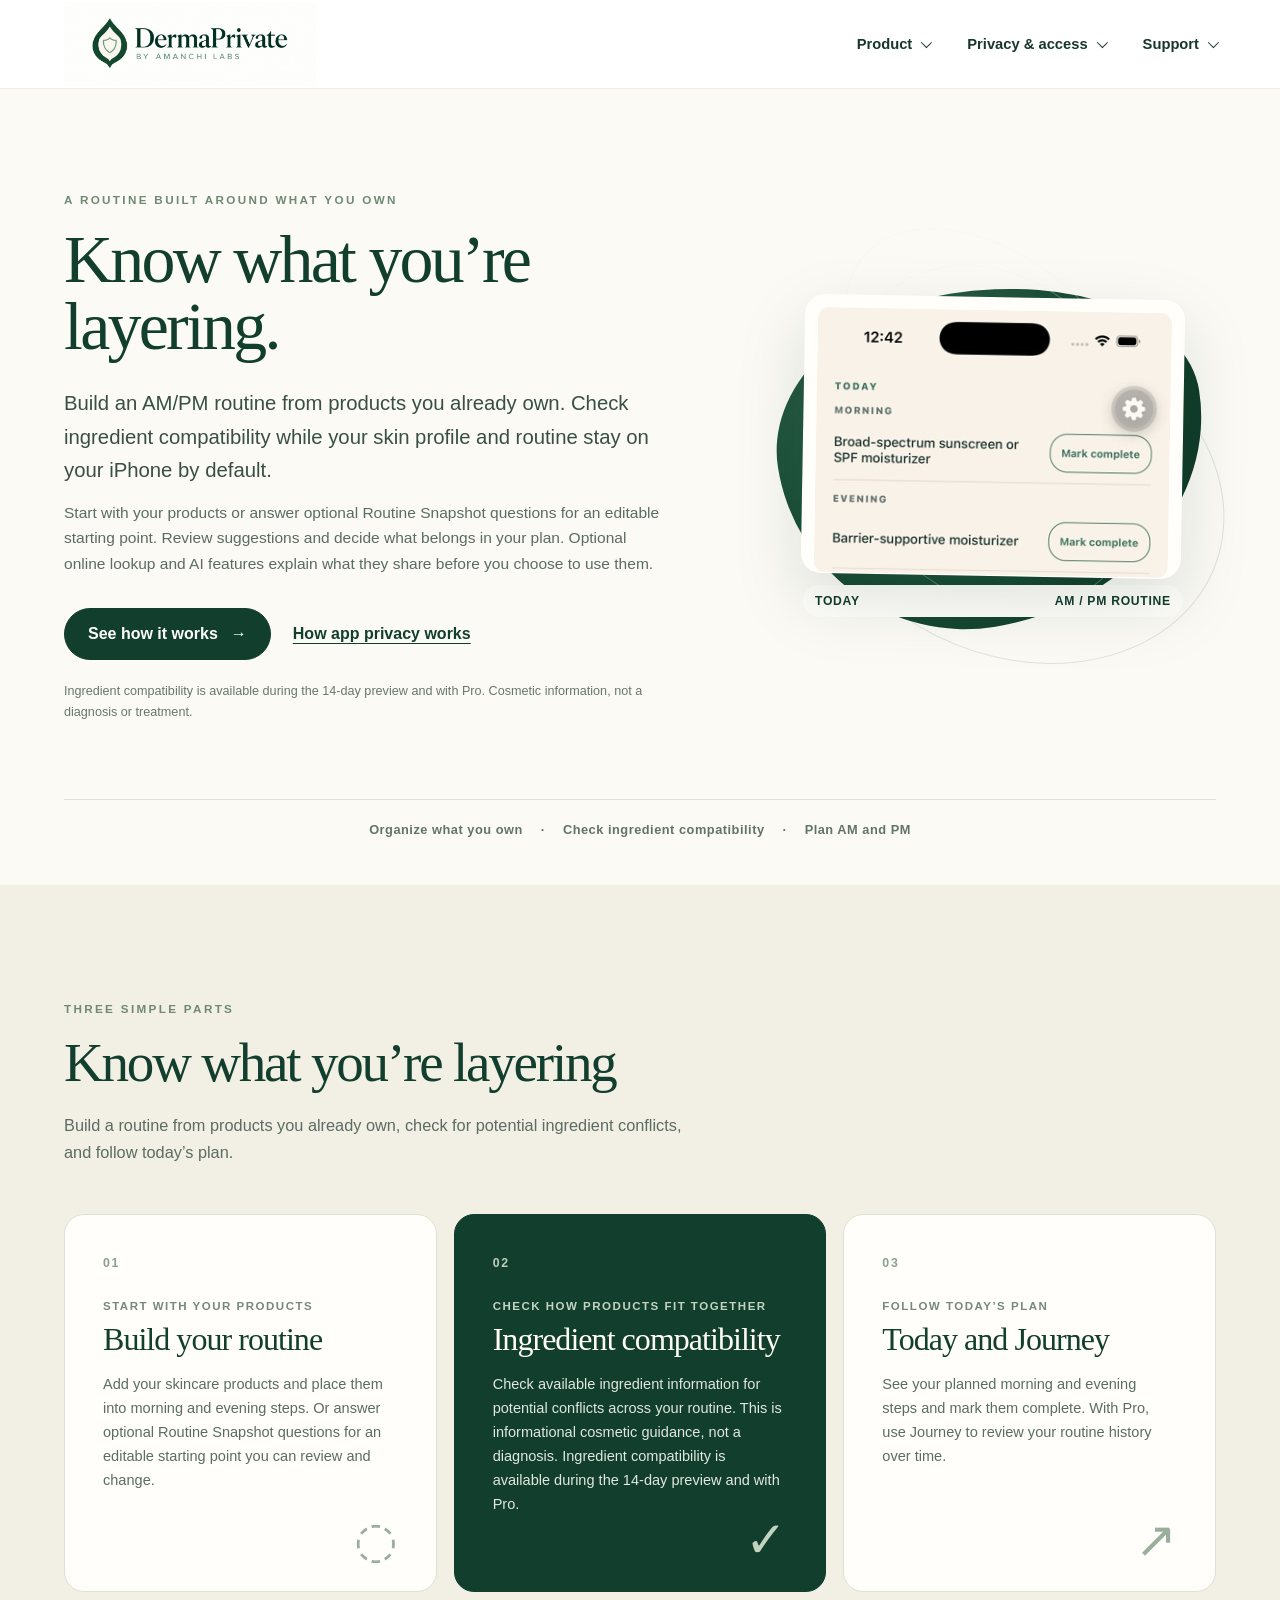
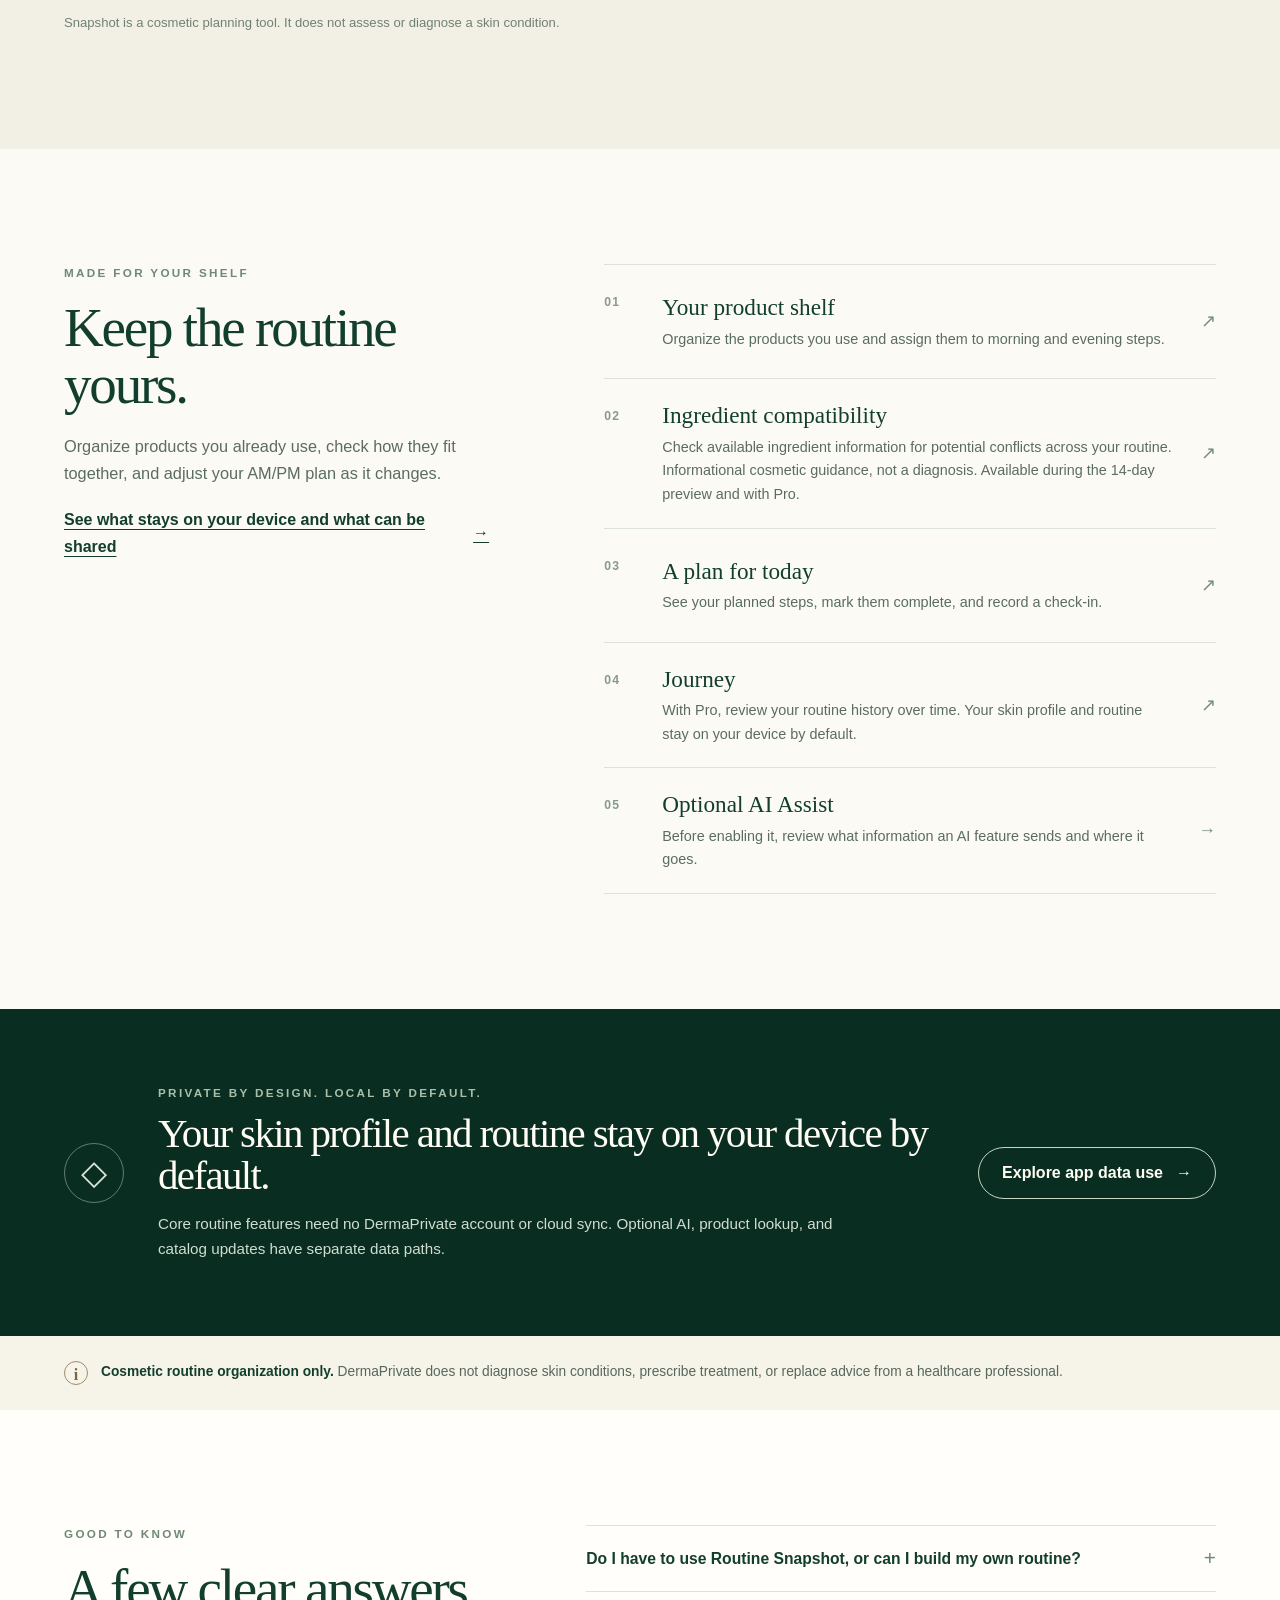
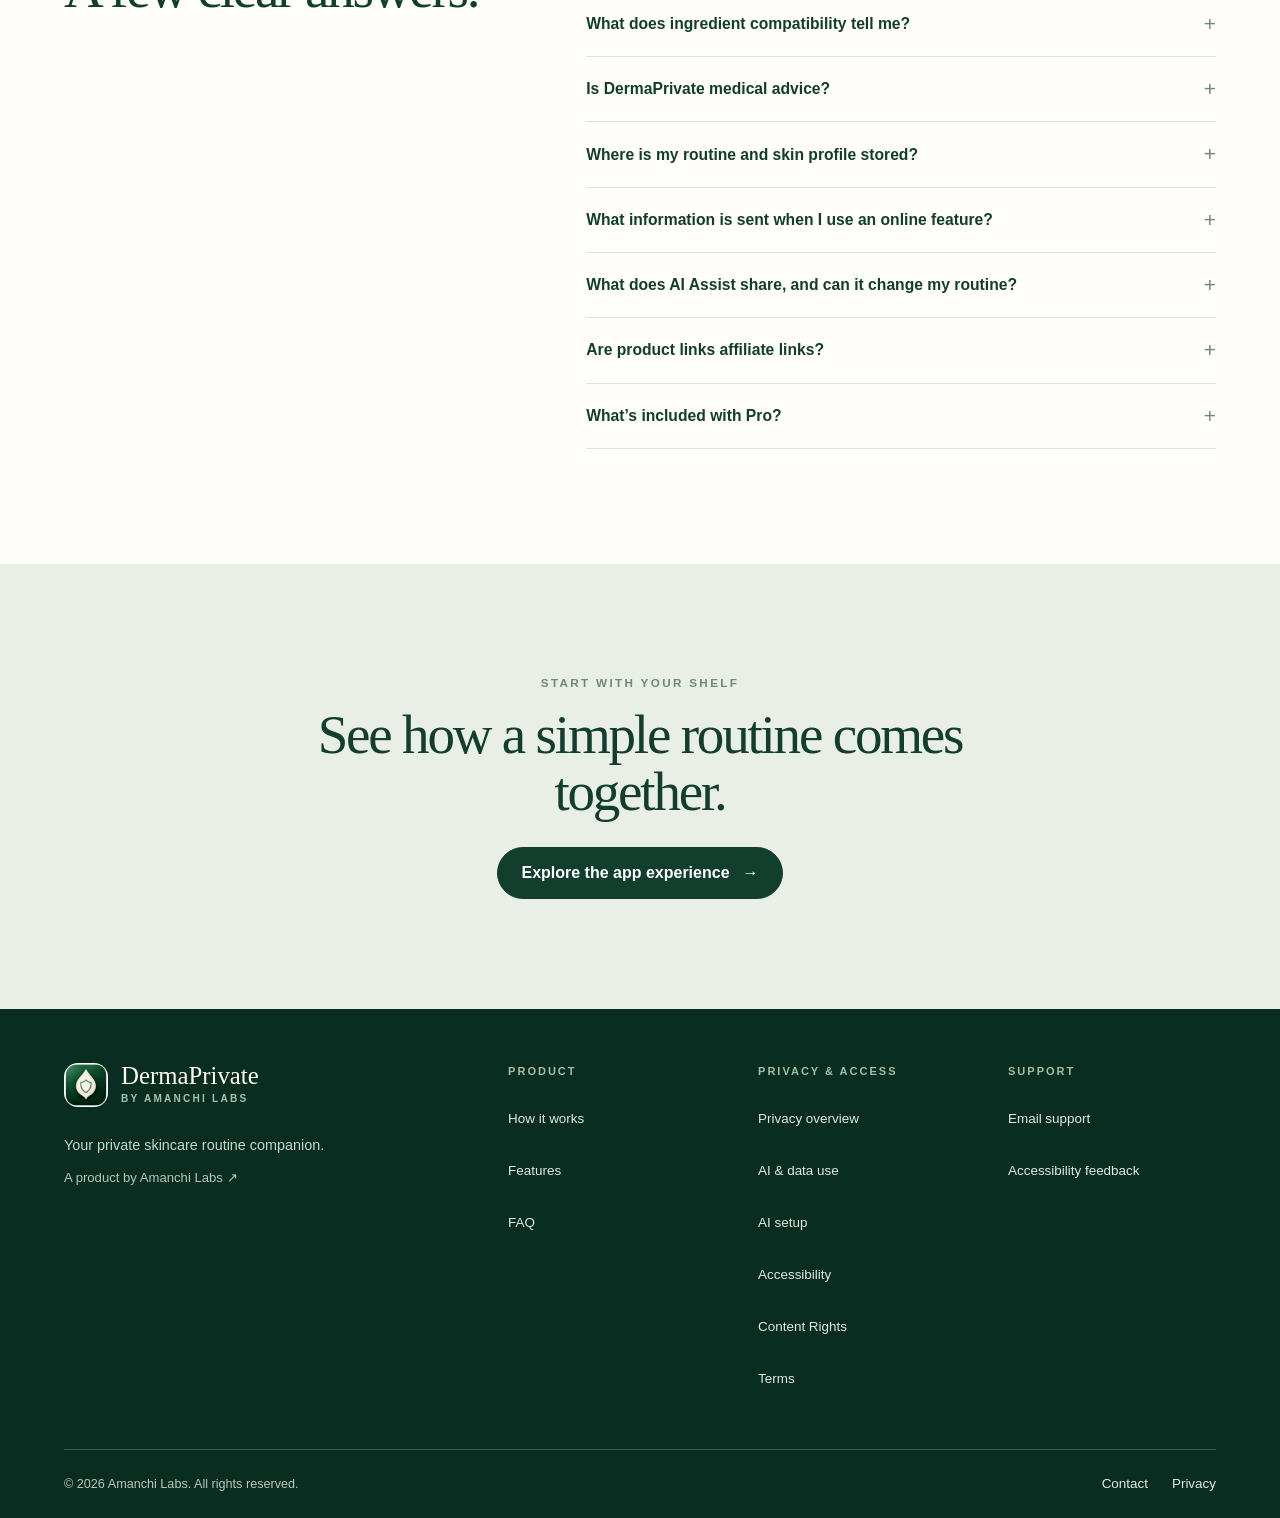
==== index.html @ 2636a7fe "feat(site): add content rights attribution page" ====
<!doctype html>
<html lang="en">
<head>
  <meta charset="utf-8">
  <meta name="viewport" content="width=device-width, initial-scale=1">
  <meta name="theme-color" content="#fbfaf5">
  <meta name="impact-site-verification" value="44f699c6-46b7-4114-8f5e-15931b50a96a">
  <meta name="description" content="Know what you’re layering. Build an AM/PM routine from products you own, check ingredient compatibility, and keep your skin profile and routine on your iPhone by default.">
  <meta property="og:type" content="website">
  <meta property="og:site_name" content="DermaPrivate">
  <meta property="og:title" content="DermaPrivate — Know what you’re layering">
  <meta property="og:description" content="Build an AM/PM routine from products you own, check ingredient compatibility, and keep your skin profile and routine on your iPhone by default.">
  <meta property="og:url" content="https://www.dermaprivate.app/">
  <meta name="twitter:card" content="summary">
  <link rel="canonical" href="https://www.dermaprivate.app/">
  <link rel="icon" href="/assets/brand/favicon.png" type="image/png">
  <link rel="apple-touch-icon" href="/assets/brand/apple-touch-icon.png">
  <link rel="stylesheet" href="/style.css">
  <title>DermaPrivate — Know what you’re layering</title>
</head>
<body>
  <a class="skip-link" href="#main-content">Skip to content</a>
  <header class="site-header">
    <div class="container header-inner">
      <a class="brand" href="/" aria-label="DermaPrivate home">
        <img class="brand-wordmark" src="/assets/brand/header-wordmark.png" alt="DermaPrivate by Amanchi Labs" width="900" height="300">
      </a>
      <button class="menu-toggle" type="button" aria-expanded="false" aria-controls="site-nav" aria-label="Open navigation"><span aria-hidden="true">☰</span></button>
      <nav id="site-nav" class="site-nav" aria-label="Primary navigation">
        <details class="nav-group">
          <summary>Product</summary>
          <div class="nav-dropdown">
            <a href="/#how-it-works">How it works</a>
            <a href="/#features">Features</a>
            <a href="/#faq">FAQ</a>
          </div>
        </details>
        <details class="nav-group">
          <summary>Privacy &amp; access</summary>
          <div class="nav-dropdown">
            <a href="/privacy/">Privacy overview</a>
            <a href="/ai-data/">AI &amp; data use</a>
            <a href="/ai-setup/">AI setup</a>
            <a href="/accessibility/">Accessibility</a>
            <a href="/terms/">Terms</a>
          </div>
        </details>
        <details class="nav-group">
          <summary>Support</summary>
          <div class="nav-dropdown">
            <a href="mailto:support@amanchilabs.com">Email support</a>
            <a href="mailto:support@amanchilabs.com?subject=Accessibility%20feedback">Accessibility feedback</a>
          </div>
        </details>
      </nav>
    </div>
  </header>

  <main id="main-content">
    <section class="hero" aria-labelledby="hero-title">
      <div class="container hero-grid">
        <div class="hero-copy">
          <p class="eyebrow">A routine built around what you own</p>
          <h1 id="hero-title">Know what you’re layering.</h1>
          <p class="hero-lede">Build an AM/PM routine from products you already own. Check ingredient compatibility while your skin profile and routine stay on your iPhone by default.</p>
          <p class="hero-detail">Start with your products or answer optional Routine Snapshot questions for an editable starting point. Review suggestions and decide what belongs in your plan. Optional online lookup and AI features explain what they share before you choose to use them.</p>
          <div class="hero-actions">
            <a class="button" href="#how-it-works">See how it works <span aria-hidden="true">→</span></a>
            <a class="text-link" href="#privacy">How app privacy works</a>
          </div>
          <p class="fine-print">Ingredient compatibility is available during the 14-day preview and with Pro. Cosmetic information, not a diagnosis or treatment.</p>
        </div>
        <figure class="hero-art" aria-label="Current DermaPrivate app screen">
          <div class="hero-orbit hero-orbit-one" aria-hidden="true"></div>
          <div class="hero-orbit hero-orbit-two" aria-hidden="true"></div>
          <div class="hero-screen-card">
            <img class="hero-app-screen" src="/assets/screenshots/today-routine-build12.png" alt="DermaPrivate Today view with a morning step marked complete and an evening routine step ready to mark complete." width="368" height="275" fetchpriority="high">
          </div>
          <figcaption class="screen-caption"><span>Today</span><span>AM / PM routine</span></figcaption>
        </figure>
      </div>
      <div class="container outcome-bar" aria-label="What DermaPrivate helps you do">
        <span>Organize what you own</span><span aria-hidden="true">·</span><span>Check ingredient compatibility</span><span aria-hidden="true">·</span><span>Plan AM and PM</span>
      </div>
    </section>

    <section id="how-it-works" class="section section-sand" aria-labelledby="how-title">
      <div class="container">
        <div class="section-heading">
          <p class="eyebrow">Three simple parts</p>
          <h2 id="how-title">Know what you’re layering</h2>
          <p>Build a routine from products you already own, check for potential ingredient conflicts, and follow today’s plan.</p>
        </div>
        <div class="journey-grid">
          <article class="journey-card">
            <span class="journey-index">01</span>
            <p class="journey-label">Start with your products</p>
            <h3>Build your routine</h3>
            <p>Add your skincare products and place them into morning and evening steps. Or answer optional Routine Snapshot questions for an editable starting point you can review and change.</p>
            <span class="journey-symbol" aria-hidden="true">◌</span>
          </article>
          <article class="journey-card journey-card-featured">
            <span class="journey-index">02</span>
            <p class="journey-label">Check how products fit together</p>
            <h3>Ingredient compatibility</h3>
            <p>Check available ingredient information for potential conflicts across your routine. This is informational cosmetic guidance, not a diagnosis. Ingredient compatibility is available during the 14-day preview and with Pro.</p>
            <span class="journey-symbol" aria-hidden="true">✓</span>
          </article>
          <article class="journey-card">
            <span class="journey-index">03</span>
            <p class="journey-label">Follow today’s plan</p>
            <h3>Today and Journey</h3>
            <p>See your planned morning and evening steps and mark them complete. With Pro, use Journey to review your routine history over time.</p>
            <span class="journey-symbol" aria-hidden="true">↗</span>
          </article>
        </div>
        <p class="section-footnote">Snapshot is a cosmetic planning tool. It does not assess or diagnose a skin condition.</p>
      </div>
    </section>

    <section id="features" class="section" aria-labelledby="features-title">
      <div class="container feature-layout">
        <div class="section-heading feature-heading">
          <p class="eyebrow">Made for your shelf</p>
          <h2 id="features-title">Keep the routine yours.</h2>
          <p>Organize products you already use, check how they fit together, and adjust your AM/PM plan as it changes.</p>
          <a class="text-link" href="/ai-data/">See what stays on your device and what can be shared <span aria-hidden="true">→</span></a>
        </div>
        <div class="feature-list">
          <article class="feature-row"><span class="feature-number">01</span><div><h3>Your product shelf</h3><p>Organize the products you use and assign them to morning and evening steps.</p></div><span class="feature-arrow" aria-hidden="true">↗</span></article>
          <article class="feature-row"><span class="feature-number">02</span><div><h3>Ingredient compatibility</h3><p>Check available ingredient information for potential conflicts across your routine. Informational cosmetic guidance, not a diagnosis. Available during the 14-day preview and with Pro.</p></div><span class="feature-arrow" aria-hidden="true">↗</span></article>
          <article class="feature-row"><span class="feature-number">03</span><div><h3>A plan for today</h3><p>See your planned steps, mark them complete, and record a check-in.</p></div><span class="feature-arrow" aria-hidden="true">↗</span></article>
          <article class="feature-row"><span class="feature-number">04</span><div><h3>Journey</h3><p>With Pro, review your routine history over time. Your skin profile and routine stay on your device by default.</p></div><span class="feature-arrow" aria-hidden="true">↗</span></article>
          <article class="feature-row"><span class="feature-number">05</span><div><h3>Optional AI Assist</h3><p>Before enabling it, review what information an AI feature sends and where it goes.</p></div><a class="feature-arrow" href="/ai-data/" aria-label="Read AI and data use details">→</a></article>
        </div>
      </div>
    </section>

    <section id="privacy" class="privacy-band" aria-labelledby="privacy-title">
      <div class="container privacy-band-inner">
        <div class="privacy-mark" aria-hidden="true">◇</div>
        <div class="privacy-band-copy">
          <p class="eyebrow">Private by design. Local by default.</p>
          <h2 id="privacy-title">Your skin profile and routine stay on your device by default.</h2>
          <p>Core routine features need no DermaPrivate account or cloud sync. Optional AI, product lookup, and catalog updates have separate data paths.</p>
        </div>
        <a class="button button-outline-light" href="/ai-data/">Explore app data use <span aria-hidden="true">→</span></a>
      </div>
    </section>

    <section class="medical-note" aria-label="Medical boundary">
      <div class="container medical-note-inner"><span aria-hidden="true">i</span><p><strong>Cosmetic routine organization only.</strong> DermaPrivate does not diagnose skin conditions, prescribe treatment, or replace advice from a healthcare professional.</p></div>
    </section>

    <section id="faq" class="section faq-section" aria-labelledby="faq-title">
      <div class="container faq-layout">
        <div class="section-heading"><p class="eyebrow">Good to know</p><h2 id="faq-title">A few clear answers.</h2></div>
        <div class="faq-list">
          <article class="faq-item"><h3><button class="faq-trigger" type="button" aria-expanded="false" aria-controls="faq-1" id="faq-button-1">Do I have to use Routine Snapshot, or can I build my own routine?<span aria-hidden="true">+</span></button></h3><div class="faq-answer" id="faq-1" role="region" aria-labelledby="faq-button-1" hidden><p>No. Add your own products, place them into routine windows, and arrange the steps yourself. Routine Snapshot is optional; if you use it, you can review and edit its suggested starting point.</p></div></article>
          <article class="faq-item"><h3><button class="faq-trigger" type="button" aria-expanded="false" aria-controls="faq-2" id="faq-button-2">What does ingredient compatibility tell me?<span aria-hidden="true">+</span></button></h3><div class="faq-answer" id="faq-2" role="region" aria-labelledby="faq-button-2" hidden><p>It checks the ingredient information available for your products and flags potential conflicts across your routine. Results are informational cosmetic guidance, not a medical assessment. Compatibility checks are available during the 14-day preview and with Pro.</p></div></article>
          <article class="faq-item"><h3><button class="faq-trigger" type="button" aria-expanded="false" aria-controls="faq-3" id="faq-button-3">Is DermaPrivate medical advice?<span aria-hidden="true">+</span></button></h3><div class="faq-answer" id="faq-3" role="region" aria-labelledby="faq-button-3" hidden><p>No. DermaPrivate helps you organize cosmetic skincare routines. It doesn’t diagnose skin conditions, prescribe treatment, or replace advice from a dermatologist or other qualified professional.</p></div></article>
          <article class="faq-item"><h3><button class="faq-trigger" type="button" aria-expanded="false" aria-controls="faq-4" id="faq-button-4">Where is my routine and skin profile stored?<span aria-hidden="true">+</span></button></h3><div class="faq-answer" id="faq-4" role="region" aria-labelledby="faq-button-4" hidden><p>Your skin profile, questionnaire answers, routine, and ingredient analysis stay on your iPhone by default. Core routine features don’t require a DermaPrivate account or DermaPrivate cloud sync.</p></div></article>
          <article class="faq-item"><h3><button class="faq-trigger" type="button" aria-expanded="false" aria-controls="faq-5" id="faq-button-5">What information is sent when I use an online feature?<span aria-hidden="true">+</span></button></h3><div class="faq-answer" id="faq-5" role="region" aria-labelledby="faq-button-5" hidden><p>If the built-in product catalog can’t find a product, optional lookup sends the product name you entered to the lookup provider. A catalog version check sends a rollout bucket number, not your profile or routine. <a href="/ai-data/">See the separate data paths.</a></p></div></article>
          <article class="faq-item"><h3><button class="faq-trigger" type="button" aria-expanded="false" aria-controls="faq-6" id="faq-button-6">What does AI Assist share, and can it change my routine?<span aria-hidden="true">+</span></button></h3><div class="faq-answer" id="faq-6" role="region" aria-labelledby="faq-button-6" hidden><p>AI Assist is optional and, in this release, requires your own Groq account and API key. Before you authorize a request, the app shows the specific information to be sent. That information goes directly to Groq and is subject to Groq’s policies. AI suggestions don’t change your routine automatically; you decide what to save or ignore. <a href="/ai-data/">Read the AI and data use details.</a></p></div></article>
          <article class="faq-item"><h3><button class="faq-trigger" type="button" aria-expanded="false" aria-controls="faq-7" id="faq-button-7">Are product links affiliate links?<span aria-hidden="true">+</span></button></h3><div class="faq-answer" id="faq-7" role="region" aria-labelledby="faq-button-7" hidden><p>No. The current product links go directly to brand websites. DermaPrivate does not currently earn a commission or receive purchase attribution from them. Once you leave the app, the brand’s own privacy practices apply.</p></div></article>
          <article class="faq-item"><h3><button class="faq-trigger" type="button" aria-expanded="false" aria-controls="faq-8" id="faq-button-8">What’s included with Pro?<span aria-hidden="true">+</span></button></h3><div class="faq-answer" id="faq-8" role="region" aria-labelledby="faq-button-8" hidden><p>Routine setup, product entry, and daily check-ins are free. Ingredient compatibility is available for 14 days after you add your first product; Pro keeps it available and also unlocks advanced recommendations, routine history, and export. Pro is a one-time purchase, with the price shown by the App Store before you buy.</p></div></article>
        </div>
      </div>
    </section>

    <section class="closing-band">
      <div class="container closing-inner"><p class="eyebrow">Start with your shelf</p><h2>See how a simple routine comes together.</h2><a class="button" href="#how-it-works">Explore the app experience <span aria-hidden="true">→</span></a></div>
    </section>
  </main>

  <footer class="site-footer">
    <div class="container footer-main">
      <div class="footer-brand-block">
        <a class="footer-brand" href="/" aria-label="DermaPrivate home"><img src="/assets/brand/app-icon.png" alt="" width="44" height="44"><span><strong>DermaPrivate</strong><small>BY AMANCHI LABS</small></span></a>
        <p>Your private skincare routine companion.</p>
        <a class="footer-company" href="https://amanchilabs.com/" target="_blank" rel="noopener noreferrer">A product by Amanchi Labs <span aria-hidden="true">↗</span></a>
      </div>
      <nav class="footer-group" aria-label="Product links"><h2>Product</h2><a href="/#how-it-works">How it works</a><a href="/#features">Features</a><a href="/#faq">FAQ</a></nav>
      <nav class="footer-group" aria-label="Privacy and accessibility links"><h2>Privacy & access</h2><a href="/privacy/">Privacy overview</a><a href="/ai-data/">AI & data use</a><a href="/ai-setup/">AI setup</a><a href="/accessibility/">Accessibility</a><a href="/content-rights/">Content Rights</a><a href="/terms/">Terms</a></nav>
      <nav class="footer-group" aria-label="Support links"><h2>Support</h2><a href="mailto:support@amanchilabs.com">Email support</a><a href="mailto:support@amanchilabs.com?subject=Accessibility%20feedback">Accessibility feedback</a></nav>
    </div>
    <div class="container footer-bottom"><p>© 2026 Amanchi Labs. All rights reserved.</p><a href="mailto:support@amanchilabs.com">Contact</a><a href="/privacy/">Privacy</a></div>
  </footer>
  <script src="/script.js" defer></script>
</body>
</html>
---- style.css ----
:root {
  color-scheme: light;
  --cream: #fbfaf5;
  --sand: #f2efe5;
  --paper: #fffefa;
  --green: #123e2e;
  --green-deep: #0a2d21;
  --green-soft: #e9eee6;
  --sage: #8fa694;
  --sage-light: #c3d0c2;
  --ink: #18362b;
  --muted: #5b6c62;
  --line: #dce2d8;
  --gold: #c99d60;
  --serif: Georgia, "Times New Roman", serif;
  --sans: -apple-system, BlinkMacSystemFont, "Segoe UI", sans-serif;
  --max: 1160px;
  --gutter: clamp(20px, 5vw, 72px);
  --header-height: 89px;
  --radius: 20px;
  --shadow: 0 26px 70px rgba(8, 39, 28, .13);
}

* { box-sizing: border-box; }
html { scroll-behavior: smooth; scroll-padding-top: calc(var(--header-height) + 20px); }
body { margin: 0; background: var(--cream); color: var(--ink); font: 16px/1.65 var(--sans); -webkit-font-smoothing: antialiased; }
img { display: block; max-width: 100%; }
a { color: inherit; }
button { font: inherit; }
.container { width: min(var(--max), calc(100% - var(--gutter) * 2)); margin-inline: auto; }
.skip-link { position: fixed; z-index: 100; top: 12px; left: 12px; transform: translateY(-160%); padding: 10px 14px; border-radius: 8px; background: var(--green); color: #fff; }
.skip-link:focus { transform: translateY(0); }
:focus-visible { outline: 3px solid #a66c24; outline-offset: 4px; }

.site-header { position: sticky; top: 0; z-index: 20; background: #fff; border-bottom: 1px solid rgba(18, 62, 46, .09); }
.header-inner { min-height: 88px; display: flex; align-items: center; justify-content: space-between; gap: 26px; }
.brand { display: inline-flex; align-items: center; flex: 0 1 auto; text-decoration: none; }
.brand-wordmark { width: min(252px, 28vw); height: auto; }
.site-nav { display: flex; align-items: center; justify-content: flex-end; gap: clamp(18px, 3vw, 38px); }
.nav-group { position: relative; }
.nav-group > summary { min-height: 44px; display: inline-flex; align-items: center; gap: 9px; color: var(--ink); font-size: .92rem; font-weight: 600; cursor: pointer; list-style: none; white-space: nowrap; }
.nav-group > summary::-webkit-details-marker { display: none; }
.nav-group > summary::after { width: 7px; height: 7px; border-right: 1.5px solid currentColor; border-bottom: 1.5px solid currentColor; content: ""; transform: rotate(45deg) translateY(-2px); transition: transform .16s ease; }
.nav-group[open] > summary::after { transform: rotate(225deg) translate(-1px, -1px); }
.nav-dropdown { position: absolute; z-index: 12; top: calc(100% + 2px); right: 0; min-width: 205px; display: flex; flex-direction: column; padding: 7px; border: 1px solid var(--line); border-radius: 12px; background: #fff; box-shadow: 0 16px 32px rgba(8,39,28,.12); }
.site-nav a { min-height: 44px; display: inline-flex; align-items: center; padding: 8px 11px; border-radius: 7px; color: var(--ink); font-size: .91rem; font-weight: 550; text-decoration: none; white-space: nowrap; }
.site-nav a:hover, .footer-group a:hover, .footer-bottom a:hover { color: #67846f; text-decoration: underline; text-underline-offset: 4px; }
.nav-dropdown a:hover { background: var(--green-soft); }
.menu-toggle { display: none; width: 46px; height: 46px; flex: 0 0 46px; border: 1px solid var(--line); border-radius: 50%; background: var(--cream); color: var(--green); font-size: 1.35rem; cursor: pointer; }
.js .menu-toggle { display: none; }

.hero { position: relative; overflow: hidden; padding: clamp(54px, 8vw, 104px) 0 26px; background: var(--cream); }
.hero-grid { display: grid; grid-template-columns: minmax(0, 1.15fr) minmax(290px, .85fr); align-items: center; gap: clamp(48px, 8vw, 112px); }
.hero-copy { max-width: 670px; }
.eyebrow { margin: 0 0 17px; color: #6f8975; font-size: .73rem; font-weight: 750; letter-spacing: .2em; line-height: 1.5; text-transform: uppercase; }
h1, h2, h3, p { overflow-wrap: break-word; }
h1, h2 { font-family: var(--serif); font-weight: 400; letter-spacing: -.04em; }
.hero h1 { max-width: 780px; margin: 0; color: var(--green); font-size: clamp(3rem, 5.3vw, 4.8rem); line-height: .99; }
.hero-lede { max-width: 620px; margin: 27px 0 12px; color: #394f43; font-size: clamp(1.08rem, 1.7vw, 1.27rem); line-height: 1.65; }
.hero-detail { max-width: 610px; margin: 0; color: var(--muted); font-size: .97rem; }
.hero-actions { display: flex; flex-wrap: wrap; align-items: center; gap: 22px; margin-top: 31px; }
.button { min-height: 50px; display: inline-flex; align-items: center; justify-content: center; gap: 13px; padding: 12px 23px; border: 1px solid var(--green); border-radius: 999px; background: var(--green); color: #fff; font-weight: 650; text-decoration: none; transition: background .18s ease, transform .18s ease; }
.button:hover { transform: translateY(-1px); background: #1d553f; }
.text-link { min-height: 44px; display: inline-flex; align-items: center; gap: 7px; color: var(--green); font-weight: 650; text-decoration-thickness: 1px; text-underline-offset: 4px; }
.fine-print { margin: 21px 0 0; color: #68776c; font-size: .79rem; }
.hero-art { position: relative; min-height: 400px; display: grid; align-content: center; justify-items: center; gap: 10px; margin: 0; isolation: isolate; }
.hero-art::before { position: absolute; z-index: -2; inset: 8% 2%; border-radius: 46% 54% 56% 44% / 43% 40% 60% 57%; background: radial-gradient(circle at 34% 30%, #376a50 0, #174b34 54%, #0a2d21 100%); content: ""; transform: rotate(-9deg); }
.hero-art::after { position: absolute; z-index: -3; inset: 16% -3% 0 8%; border: 1px solid rgba(18, 62, 46, .12); border-radius: 50%; content: ""; transform: rotate(22deg); }
.hero-screen-card { width: min(100%, 380px); padding: 12px 12px 0; overflow: hidden; border: 1px solid rgba(255,255,255,.8); border-radius: 20px; background: #fffefa; box-shadow: var(--shadow); transform: rotate(1deg); }
.hero-app-screen { width: 100%; height: auto; border-radius: 11px; background: #f6f2e9; }
.screen-caption { width: min(100%, 380px); display: flex; justify-content: space-between; gap: 10px; padding: 6px 12px; border-radius: 999px; background: var(--paper); color: var(--green); font-size: .76rem; font-weight: 650; letter-spacing: .06em; text-transform: uppercase; }
.hero-orbit { position: absolute; z-index: -1; border: 1px solid rgba(241, 240, 223, .28); border-radius: 50%; pointer-events: none; }
.hero-orbit-one { width: 76%; height: 54%; transform: rotate(40deg); }
.hero-orbit-two { width: 66%; height: 90%; transform: rotate(-30deg); }
.outcome-bar { display: flex; flex-wrap: wrap; justify-content: center; gap: 11px 18px; margin-top: clamp(40px, 7vw, 76px); padding: 19px 14px; border-top: 1px solid var(--line); color: #627466; font-size: .8rem; font-weight: 650; letter-spacing: .04em; text-align: center; }

.section { padding: clamp(72px, 9vw, 120px) 0; }
.section-sand { background: var(--sand); }
.section-heading { max-width: 710px; margin-bottom: 48px; }
.section-heading h2, .privacy-band h2, .closing-band h2 { margin: 0; color: var(--green); font-size: clamp(2.35rem, 4.3vw, 4rem); line-height: 1.04; }
.section-heading > p:not(.eyebrow) { max-width: 620px; margin: 20px 0 0; color: var(--muted); font-size: 1.02rem; }
.journey-grid { display: grid; grid-template-columns: repeat(3, minmax(0, 1fr)); gap: 17px; }
.journey-card { position: relative; min-height: 300px; display: flex; flex-direction: column; align-items: flex-start; padding: clamp(24px, 3vw, 38px); overflow: hidden; border: 1px solid #dce1d6; border-radius: var(--radius); background: var(--paper); }
.journey-card-featured { border-color: var(--green); background: var(--green); color: #f9f7ed; }
.journey-index { color: #8ca18e; font-size: .77rem; font-weight: 700; letter-spacing: .14em; }
.journey-card-featured .journey-index { color: #bdcdbc; }
.journey-label { margin: 24px 0 5px; color: #78887b; font-size: .72rem; font-weight: 700; letter-spacing: .13em; text-transform: uppercase; }
.journey-card-featured .journey-label { color: #c4d4c2; }
.journey-card h3 { margin: 0; color: var(--green); font-family: var(--serif); font-size: clamp(1.65rem, 2.5vw, 2.2rem); font-weight: 400; letter-spacing: -.03em; line-height: 1.15; }
.journey-card-featured h3 { color: #fffdf4; }
.journey-card > p:last-of-type { max-width: 290px; margin: 14px 0 0; color: var(--muted); font-size: .91rem; }
.journey-card-featured > p:last-of-type { color: #e1e8de; }
.journey-symbol { align-self: flex-end; margin: auto 0 -12px; color: #9aaf9b; font-family: var(--serif); font-size: 3.1rem; line-height: 1; }
.journey-card-featured .journey-symbol { color: #c2d4c0; }
.section-footnote { margin: 20px 0 0; color: #718075; font-size: .82rem; }

.feature-layout { display: grid; grid-template-columns: minmax(0, .82fr) minmax(0, 1.18fr); gap: clamp(46px, 9vw, 130px); align-items: start; }
.feature-heading { position: sticky; top: 30px; margin: 0; }
.feature-heading .text-link { margin-top: 20px; }
.feature-list { border-top: 1px solid var(--line); }
.feature-row { min-height: 114px; display: grid; grid-template-columns: 42px minmax(0, 1fr) 28px; align-items: center; gap: 16px; padding: 21px 0; border-bottom: 1px solid var(--line); }
.feature-number { align-self: start; padding-top: 6px; color: #879b88; font-size: .76rem; font-weight: 700; letter-spacing: .1em; }
.feature-row h3 { margin: 0; color: var(--green); font-family: var(--serif); font-size: 1.45rem; font-weight: 400; line-height: 1.3; }
.feature-row p { margin: 5px 0 0; color: var(--muted); font-size: .9rem; }
.feature-arrow { justify-self: end; color: #788f7d; font-size: 1.1rem; text-decoration: none; }

.privacy-band { padding: clamp(47px, 6vw, 75px) 0; background: var(--green-deep); color: #f6f4e9; }
.privacy-band-inner { display: grid; grid-template-columns: 66px minmax(0, 1fr) auto; gap: 28px; align-items: center; }
.privacy-mark { width: 60px; height: 60px; display: grid; place-items: center; border: 1px solid rgba(210, 226, 211, .44); border-radius: 50%; color: #d8e4d6; font-size: 2.1rem; }
.privacy-band .eyebrow { margin-bottom: 10px; color: #a8c0aa; }
.privacy-band h2 { color: #fffdf4; font-size: clamp(2rem, 3.2vw, 3rem); }
.privacy-band-copy > p:last-child { max-width: 720px; margin: 14px 0 0; color: #d0ddd0; font-size: .95rem; }
.button-outline-light { border-color: #c3d5c3; background: transparent; color: #fffdf4; white-space: nowrap; }
.button-outline-light:hover { background: rgba(255,255,255,.1); }
.medical-note { padding: 25px 0; background: #f6f3e9; }
.medical-note-inner { display: flex; gap: 13px; align-items: flex-start; }
.medical-note-inner > span { width: 24px; height: 24px; flex: 0 0 24px; display: grid; place-items: center; border: 1px solid #a18c66; border-radius: 50%; color: #796644; font-family: var(--serif); font-weight: 700; }
.medical-note p { margin: 0; color: #56675b; font-size: .86rem; }
.medical-note strong { color: var(--green); }

.faq-section { background: var(--paper); }
.faq-layout { display: grid; grid-template-columns: minmax(0, .8fr) minmax(0, 1.2fr); gap: clamp(40px, 8vw, 112px); align-items: start; }
.faq-layout .section-heading { margin: 0; }
.faq-list { border-top: 1px solid var(--line); }
.faq-item { border-bottom: 1px solid var(--line); }
.faq-item h3 { margin: 0; font: inherit; }
.faq-trigger { width: 100%; min-height: 64px; display: flex; justify-content: space-between; align-items: center; gap: 20px; padding: 15px 0; border: 0; background: transparent; color: var(--green); font-size: .98rem; font-weight: 650; text-align: left; cursor: pointer; }
.faq-trigger span { color: #718a76; font-size: 1.3rem; font-weight: 400; }
.faq-answer { padding: 0 35px 19px 0; color: var(--muted); font-size: .91rem; }
.faq-answer p { margin: 0; }
.faq-answer a { color: var(--green); }
.closing-band { padding: clamp(66px, 9vw, 110px) 0; background: var(--green-soft); text-align: center; }
.closing-inner { display: grid; justify-items: center; }
.closing-inner .eyebrow { margin-bottom: 14px; }
.closing-band h2 { max-width: 760px; margin-bottom: 27px; }

.site-footer { padding: 54px 0 0; background: var(--green-deep); color: #e9eee5; }
.footer-main { display: grid; grid-template-columns: 1.45fr repeat(3, minmax(140px, .75fr)); gap: 42px; padding-bottom: 48px; }
.footer-brand { display: inline-flex; align-items: center; gap: 13px; color: #fffdf4; text-decoration: none; }
.footer-brand img { border-radius: 14px; }
.footer-brand span { display: grid; gap: 2px; }
.footer-brand strong { font-family: var(--serif); font-size: 1.55rem; font-weight: 400; line-height: 1; }
.footer-brand small { color: #a9c1ac; font-size: .63rem; font-weight: 700; letter-spacing: .22em; }
.footer-brand-block > p { margin: 18px 0 6px; color: #c8d6ca; font-size: .9rem; }
.footer-company { color: #b4c8b6; font-size: .82rem; text-decoration: none; }
.footer-group { display: flex; flex-direction: column; align-items: flex-start; gap: 8px; }
.footer-group h2 { margin: 1px 0 9px; color: #a5bea8; font: 700 .69rem/1.4 var(--sans); letter-spacing: .18em; text-transform: uppercase; }
.footer-group a, .footer-bottom a { min-height: 44px; display: inline-flex; align-items: center; color: #e1e9df; font-size: .84rem; text-decoration: none; }
.footer-bottom { min-height: 69px; display: flex; flex-wrap: wrap; gap: 8px 24px; align-items: center; border-top: 1px solid rgba(208, 225, 210, .25); }
.footer-bottom p { flex: 1 1 280px; margin: 0; color: #b6c9b8; font-size: .79rem; }

.legal-hero { padding: clamp(48px, 7vw, 82px) 0 20px; background: var(--sand); }
.legal-hero .eyebrow { margin-bottom: 12px; }
.legal-hero h1 { max-width: 850px; margin: 0; color: var(--green); font: 400 clamp(2.7rem, 6vw, 5rem)/1.02 var(--serif); letter-spacing: -.045em; }
.legal-hero .lead { max-width: 750px; margin: 20px 0 0; color: var(--muted); font-size: 1.08rem; }
.legal-content { max-width: 840px; padding: 44px 0 100px; }
.legal-content h2 { margin: 42px 0 11px; color: var(--green); font: 400 clamp(1.6rem, 3.5vw, 2.15rem)/1.2 var(--serif); letter-spacing: -.025em; }
.legal-content h3 { margin: 25px 0 8px; color: var(--green); font-size: 1.02rem; }
.legal-content p, .legal-content li { color: #526359; }
.legal-content p { margin: 12px 0; }
.legal-content ul, .legal-content ol { padding-left: 25px; }
.legal-content li { margin: 9px 0; }
.legal-content a:not(.button) { color: var(--green); text-decoration-thickness: 1px; text-underline-offset: 3px; }
.legal-callout { margin: 28px 0; padding: 20px 23px; border-left: 3px solid #879d89; background: #f1f2e9; color: var(--ink); }
.legal-callout p { margin: 0; }
.status-note { padding: 14px 17px; border: 1px solid #d9dfd1; border-radius: 10px; background: #faf9f2; color: #536458; font-size: .91rem; }
.legal-updated { margin-top: 34px !important; color: #78857a !important; font-size: .82rem; }

@media (max-width: 900px) {
  .hero-grid { grid-template-columns: minmax(0, 1.05fr) minmax(250px, .8fr); gap: 35px; }
  .hero-art { min-height: 340px; }
  .feature-layout, .faq-layout { gap: 48px; }
  .footer-main { grid-template-columns: 1.2fr repeat(3, minmax(120px, .8fr)); gap: 24px; }
}

@media (max-width: 720px) {
  :root { --gutter: 22px; --header-height: 77px; }
  .header-inner { min-height: 76px; gap: 12px; flex-wrap: wrap; }
  .brand-wordmark { width: min(210px, calc(100vw - 100px)); }
  .js .menu-toggle { display: grid; place-items: center; }
  .site-nav { width: 100%; display: flex; flex-direction: column; align-items: stretch; gap: 0; padding: 4px 0 12px; }
  .js .site-nav:not(.is-open) { display: none; }
  .js .site-nav.is-open { position: absolute; top: calc(100% + 1px); left: 0; right: 0; width: auto; display: flex; flex-direction: column; align-items: stretch; gap: 0; padding: 8px var(--gutter) 14px; border-bottom: 1px solid var(--line); background: #fff; box-shadow: 0 18px 28px rgba(8,39,28,.08); }
  .nav-group { border-bottom: 1px solid #edf0e9; }
  .nav-group > summary { width: 100%; min-height: 48px; justify-content: space-between; padding: 4px 2px; }
  .nav-dropdown { position: static; min-width: 0; padding: 0 0 8px 10px; border: 0; border-radius: 0; background: transparent; box-shadow: none; }
  .site-nav a { min-height: 46px; padding: 4px 10px; }
  .hero { padding-top: 53px; }
  .hero-grid { grid-template-columns: 1fr; gap: 30px; }
  .hero h1 { max-width: 650px; font-size: clamp(2.9rem, 11vw, 4.55rem); }
  .hero-lede { margin-top: 22px; }
  .hero-art { min-height: 300px; margin: 2px 10px 0; }
  .hero-app-icon { width: clamp(190px, 58vw, 255px); }
  .outcome-bar { margin-top: 36px; }
  .journey-grid { grid-template-columns: 1fr; gap: 12px; }
  .journey-card { min-height: 235px; }
  .journey-label { margin-top: 19px; }
  .feature-layout, .faq-layout { grid-template-columns: 1fr; gap: 34px; }
  .feature-heading { position: static; }
  .privacy-band-inner { grid-template-columns: 48px minmax(0, 1fr); gap: 16px; }
  .privacy-mark { width: 46px; height: 46px; font-size: 1.65rem; }
  .privacy-band .button { grid-column: 2; justify-self: start; margin-top: 4px; }
  .footer-main { grid-template-columns: repeat(2, minmax(0, 1fr)); gap: 30px 24px; }
  .footer-brand-block { grid-column: 1 / -1; }
  .legal-content { padding-top: 30px; }
}

@media (max-width: 420px) {
  :root { --gutter: 18px; --header-height: 71px; }
  body { font-size: 15.5px; }
  .header-inner { min-height: 70px; }
  .brand-wordmark { width: min(190px, calc(100vw - 88px)); }
  .menu-toggle { width: 44px; height: 44px; flex-basis: 44px; }
  .hero { padding-top: 43px; }
  .hero h1 { font-size: clamp(2.72rem, 11.2vw, 3.35rem); }
  .hero-actions { align-items: flex-start; gap: 10px; }
  .hero-actions .button { width: 100%; }
  .hero-art { min-height: 270px; margin-inline: 4px; }
  .outcome-bar { gap: 5px 10px; font-size: .72rem; }
  .section { padding-block: 67px; }
  .journey-card { min-height: 226px; padding: 24px; }
  .feature-row { grid-template-columns: 32px minmax(0, 1fr) 20px; gap: 11px; }
  .privacy-band-inner { grid-template-columns: 1fr; }
  .privacy-mark { display: none; }
  .privacy-band .button { grid-column: 1; }
  .footer-main { grid-template-columns: 1fr 1fr; gap: 27px 16px; }
  .footer-bottom { gap: 2px 15px; padding-block: 12px; }
  .footer-bottom p { flex-basis: 100%; }
  .legal-hero { padding-top: 43px; }
  .legal-hero h1 { font-size: clamp(2.55rem, 12vw, 3.35rem); }
}

@media (prefers-reduced-motion: reduce) {
  html { scroll-behavior: auto; }
  *, *::before, *::after { scroll-behavior: auto !important; transition-duration: .01ms !important; animation-duration: .01ms !important; animation-iteration-count: 1 !important; }
}
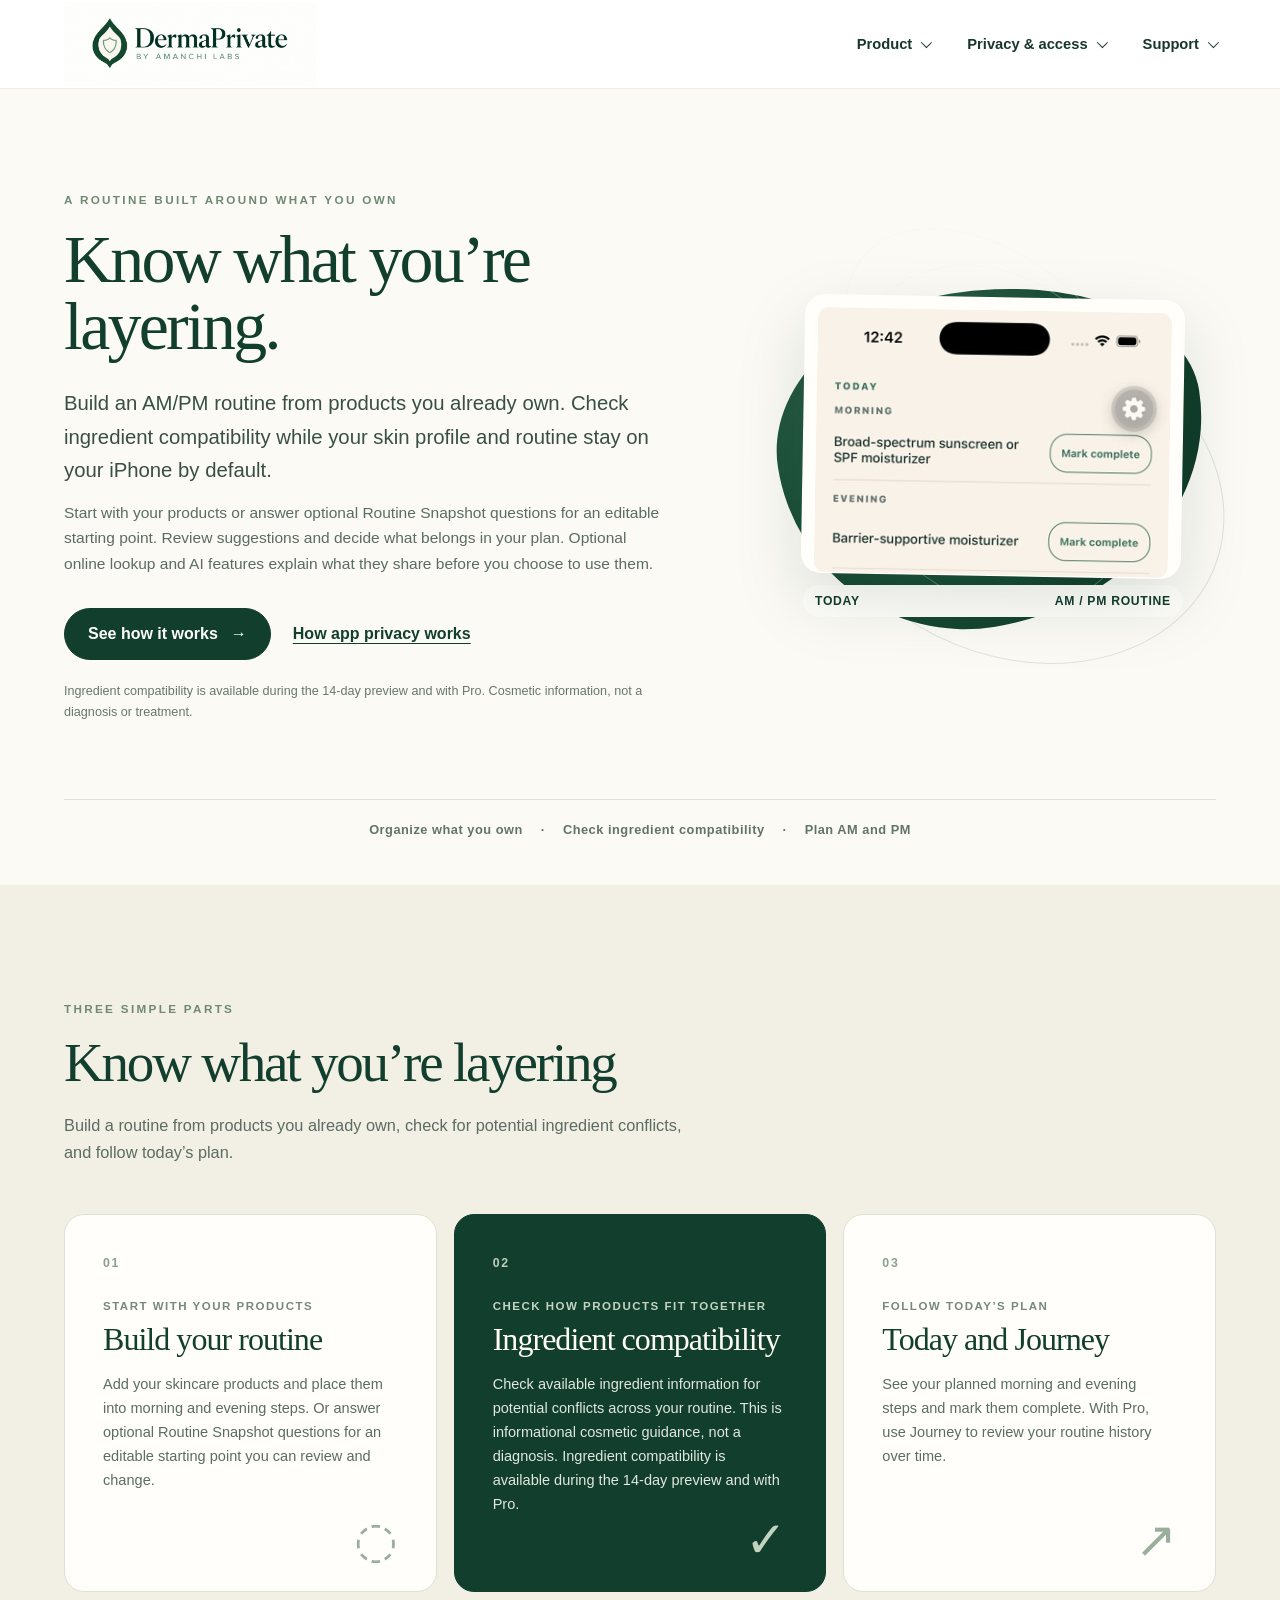
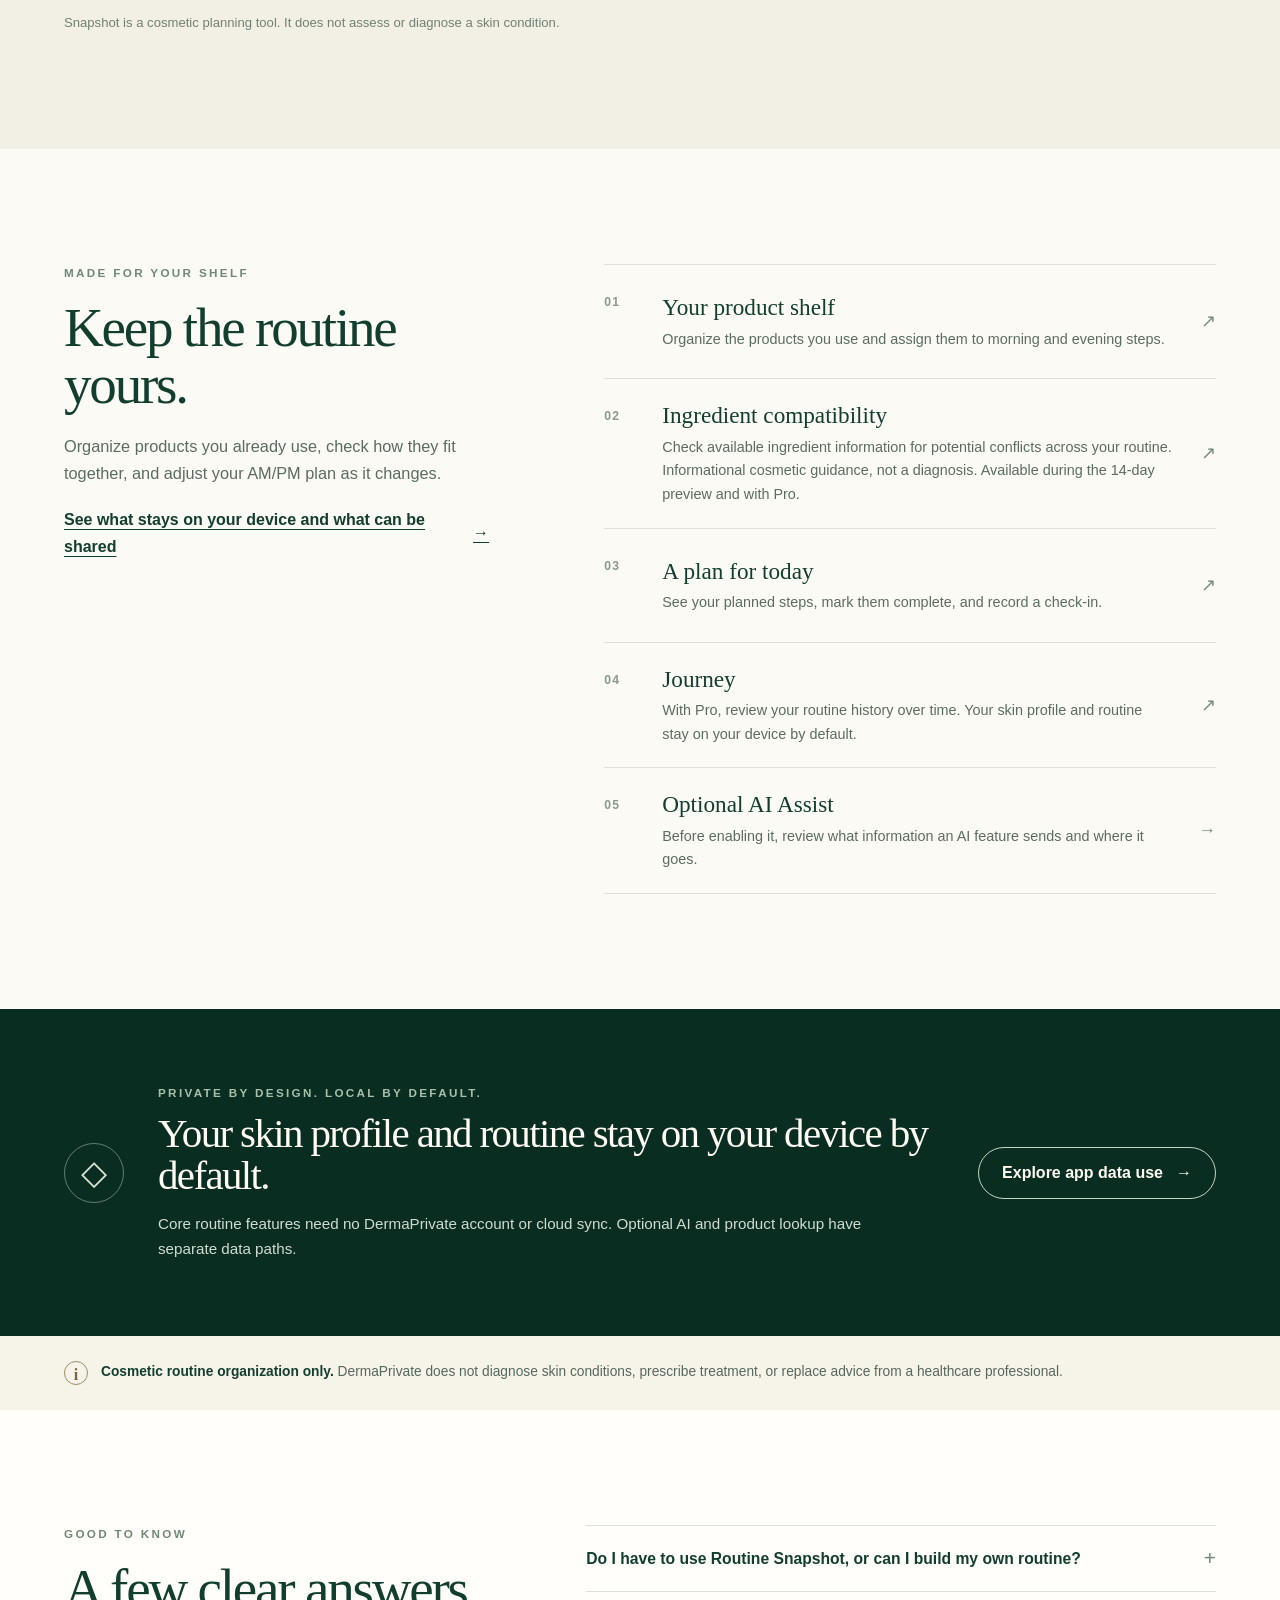
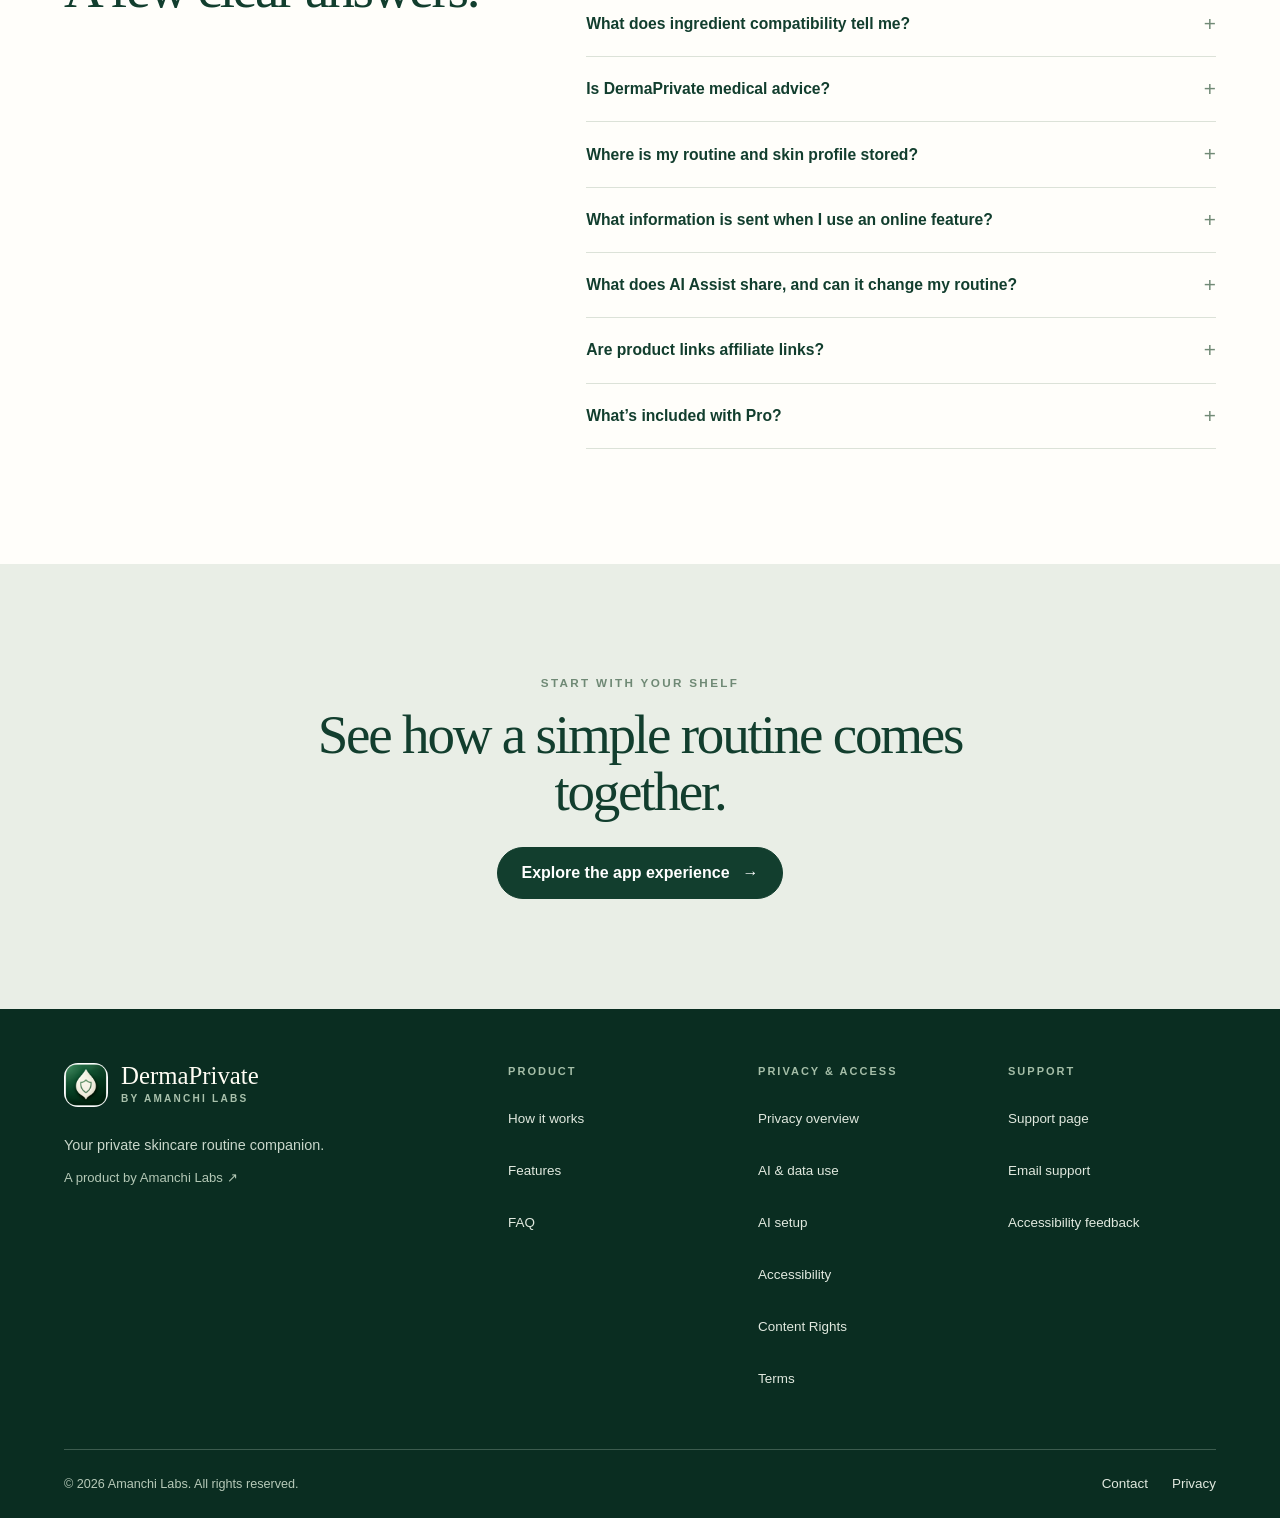
==== commit 298e19fe: "docs(site): align build 13 privacy and add support page" ====
--- a/index.html
+++ b/index.html
@@ -48,6 +48,7 @@
         <details class="nav-group">
           <summary>Support</summary>
           <div class="nav-dropdown">
+            <a href="/support/">Support page</a>
             <a href="mailto:support@amanchilabs.com">Email support</a>
             <a href="mailto:support@amanchilabs.com?subject=Accessibility%20feedback">Accessibility feedback</a>
           </div>
@@ -142,7 +143,7 @@
         <div class="privacy-band-copy">
           <p class="eyebrow">Private by design. Local by default.</p>
           <h2 id="privacy-title">Your skin profile and routine stay on your device by default.</h2>
-          <p>Core routine features need no DermaPrivate account or cloud sync. Optional AI, product lookup, and catalog updates have separate data paths.</p>
+          <p>Core routine features need no DermaPrivate account or cloud sync. Optional AI and product lookup have separate data paths.</p>
         </div>
         <a class="button button-outline-light" href="/ai-data/">Explore app data use <span aria-hidden="true">→</span></a>
       </div>
@@ -160,7 +161,7 @@
           <article class="faq-item"><h3><button class="faq-trigger" type="button" aria-expanded="false" aria-controls="faq-2" id="faq-button-2">What does ingredient compatibility tell me?<span aria-hidden="true">+</span></button></h3><div class="faq-answer" id="faq-2" role="region" aria-labelledby="faq-button-2" hidden><p>It checks the ingredient information available for your products and flags potential conflicts across your routine. Results are informational cosmetic guidance, not a medical assessment. Compatibility checks are available during the 14-day preview and with Pro.</p></div></article>
           <article class="faq-item"><h3><button class="faq-trigger" type="button" aria-expanded="false" aria-controls="faq-3" id="faq-button-3">Is DermaPrivate medical advice?<span aria-hidden="true">+</span></button></h3><div class="faq-answer" id="faq-3" role="region" aria-labelledby="faq-button-3" hidden><p>No. DermaPrivate helps you organize cosmetic skincare routines. It doesn’t diagnose skin conditions, prescribe treatment, or replace advice from a dermatologist or other qualified professional.</p></div></article>
           <article class="faq-item"><h3><button class="faq-trigger" type="button" aria-expanded="false" aria-controls="faq-4" id="faq-button-4">Where is my routine and skin profile stored?<span aria-hidden="true">+</span></button></h3><div class="faq-answer" id="faq-4" role="region" aria-labelledby="faq-button-4" hidden><p>Your skin profile, questionnaire answers, routine, and ingredient analysis stay on your iPhone by default. Core routine features don’t require a DermaPrivate account or DermaPrivate cloud sync.</p></div></article>
-          <article class="faq-item"><h3><button class="faq-trigger" type="button" aria-expanded="false" aria-controls="faq-5" id="faq-button-5">What information is sent when I use an online feature?<span aria-hidden="true">+</span></button></h3><div class="faq-answer" id="faq-5" role="region" aria-labelledby="faq-button-5" hidden><p>If the built-in product catalog can’t find a product, optional lookup sends the product name you entered to the lookup provider. A catalog version check sends a rollout bucket number, not your profile or routine. <a href="/ai-data/">See the separate data paths.</a></p></div></article>
+          <article class="faq-item"><h3><button class="faq-trigger" type="button" aria-expanded="false" aria-controls="faq-5" id="faq-button-5">What information is sent when I use an online feature?<span aria-hidden="true">+</span></button></h3><div class="faq-answer" id="faq-5" role="region" aria-labelledby="faq-button-5" hidden><p>Product lookup checks available local records and the 30-day cache first. If it needs an online match, a product-name or routine-step/category search or a lookup by barcode number goes directly from your device to Open Beauty Facts. It does not send your profile or routine. <a href="/privacy/">Read the privacy policy for lookup details, including unresolved provider log-retention questions.</a></p></div></article>
           <article class="faq-item"><h3><button class="faq-trigger" type="button" aria-expanded="false" aria-controls="faq-6" id="faq-button-6">What does AI Assist share, and can it change my routine?<span aria-hidden="true">+</span></button></h3><div class="faq-answer" id="faq-6" role="region" aria-labelledby="faq-button-6" hidden><p>AI Assist is optional and, in this release, requires your own Groq account and API key. Before you authorize a request, the app shows the specific information to be sent. That information goes directly to Groq and is subject to Groq’s policies. AI suggestions don’t change your routine automatically; you decide what to save or ignore. <a href="/ai-data/">Read the AI and data use details.</a></p></div></article>
           <article class="faq-item"><h3><button class="faq-trigger" type="button" aria-expanded="false" aria-controls="faq-7" id="faq-button-7">Are product links affiliate links?<span aria-hidden="true">+</span></button></h3><div class="faq-answer" id="faq-7" role="region" aria-labelledby="faq-button-7" hidden><p>No. The current product links go directly to brand websites. DermaPrivate does not currently earn a commission or receive purchase attribution from them. Once you leave the app, the brand’s own privacy practices apply.</p></div></article>
           <article class="faq-item"><h3><button class="faq-trigger" type="button" aria-expanded="false" aria-controls="faq-8" id="faq-button-8">What’s included with Pro?<span aria-hidden="true">+</span></button></h3><div class="faq-answer" id="faq-8" role="region" aria-labelledby="faq-button-8" hidden><p>Routine setup, product entry, and daily check-ins are free. Ingredient compatibility is available for 14 days after you add your first product; Pro keeps it available and also unlocks advanced recommendations, routine history, and export. Pro is a one-time purchase, with the price shown by the App Store before you buy.</p></div></article>
@@ -182,7 +183,7 @@
       </div>
       <nav class="footer-group" aria-label="Product links"><h2>Product</h2><a href="/#how-it-works">How it works</a><a href="/#features">Features</a><a href="/#faq">FAQ</a></nav>
       <nav class="footer-group" aria-label="Privacy and accessibility links"><h2>Privacy & access</h2><a href="/privacy/">Privacy overview</a><a href="/ai-data/">AI & data use</a><a href="/ai-setup/">AI setup</a><a href="/accessibility/">Accessibility</a><a href="/content-rights/">Content Rights</a><a href="/terms/">Terms</a></nav>
-      <nav class="footer-group" aria-label="Support links"><h2>Support</h2><a href="mailto:support@amanchilabs.com">Email support</a><a href="mailto:support@amanchilabs.com?subject=Accessibility%20feedback">Accessibility feedback</a></nav>
+      <nav class="footer-group" aria-label="Support links"><h2>Support</h2><a href="/support/">Support page</a><a href="mailto:support@amanchilabs.com">Email support</a><a href="mailto:support@amanchilabs.com?subject=Accessibility%20feedback">Accessibility feedback</a></nav>
     </div>
     <div class="container footer-bottom"><p>© 2026 Amanchi Labs. All rights reserved.</p><a href="mailto:support@amanchilabs.com">Contact</a><a href="/privacy/">Privacy</a></div>
   </footer>
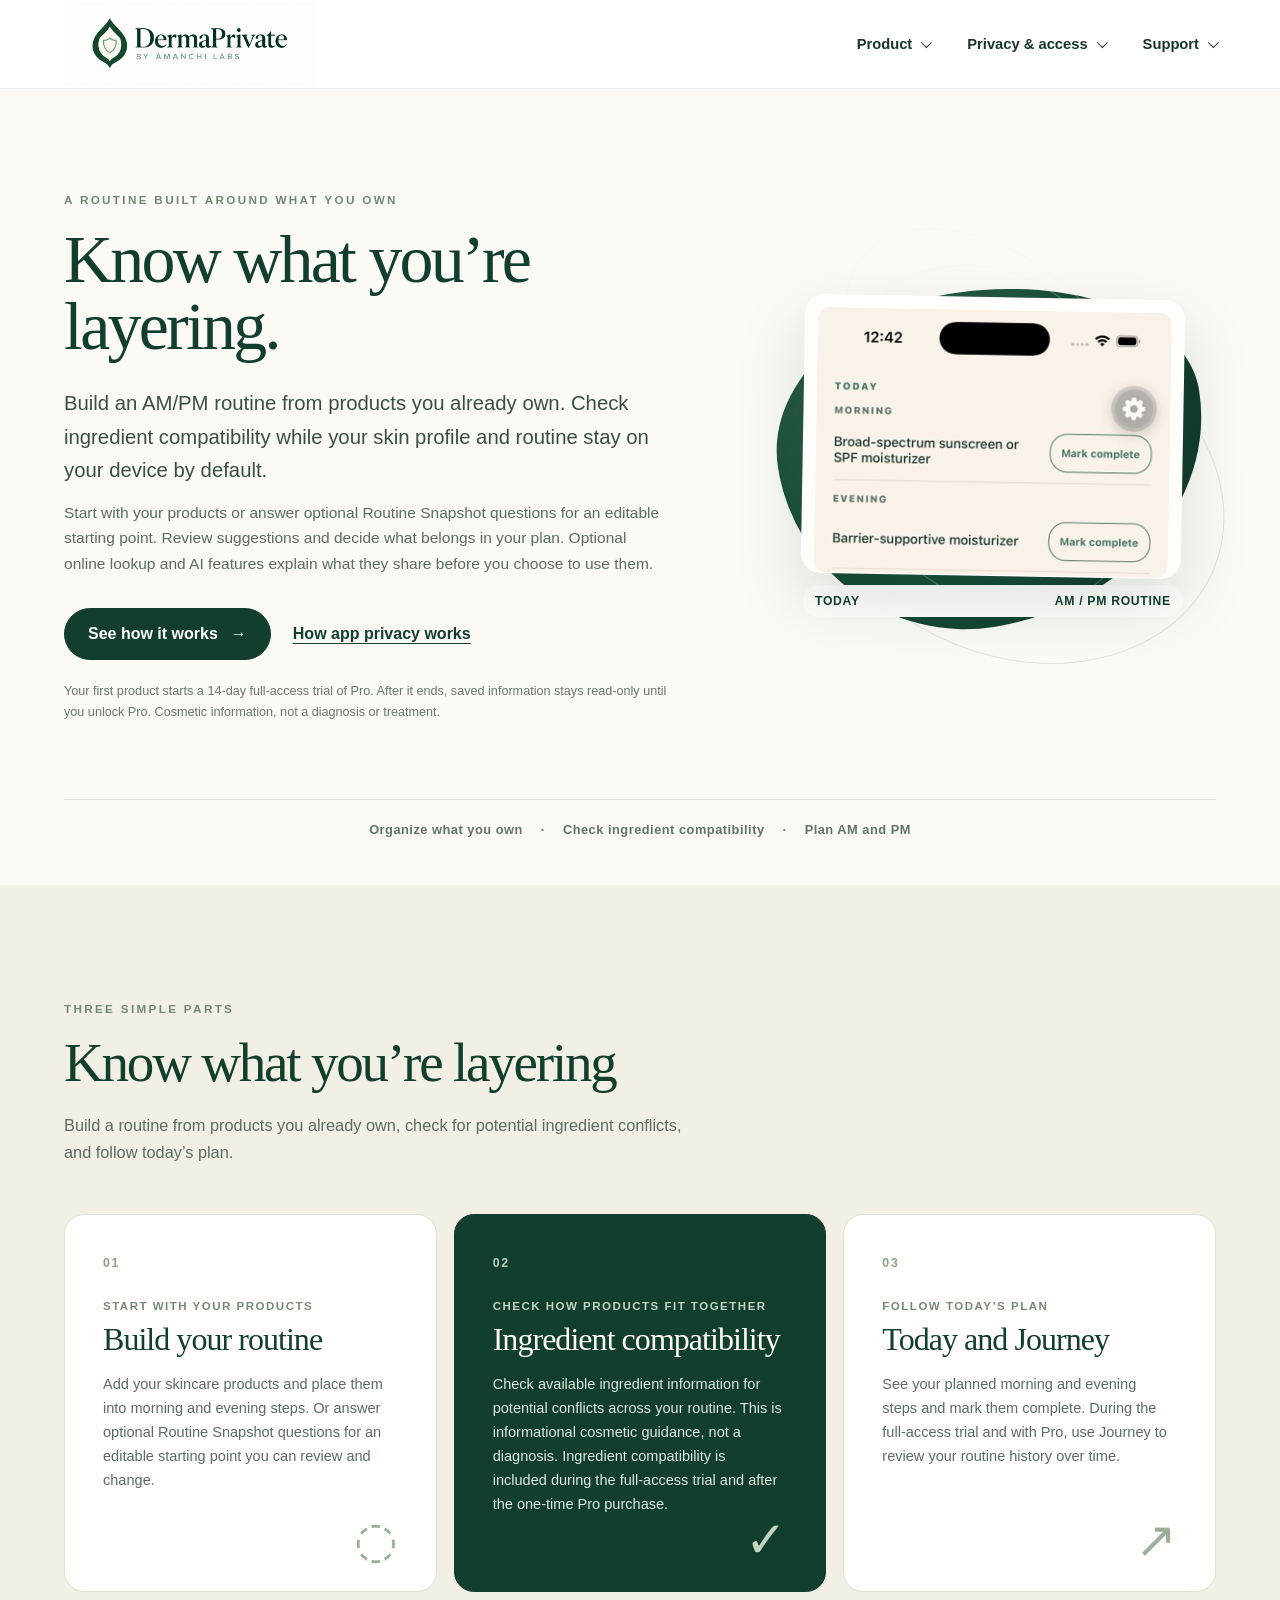
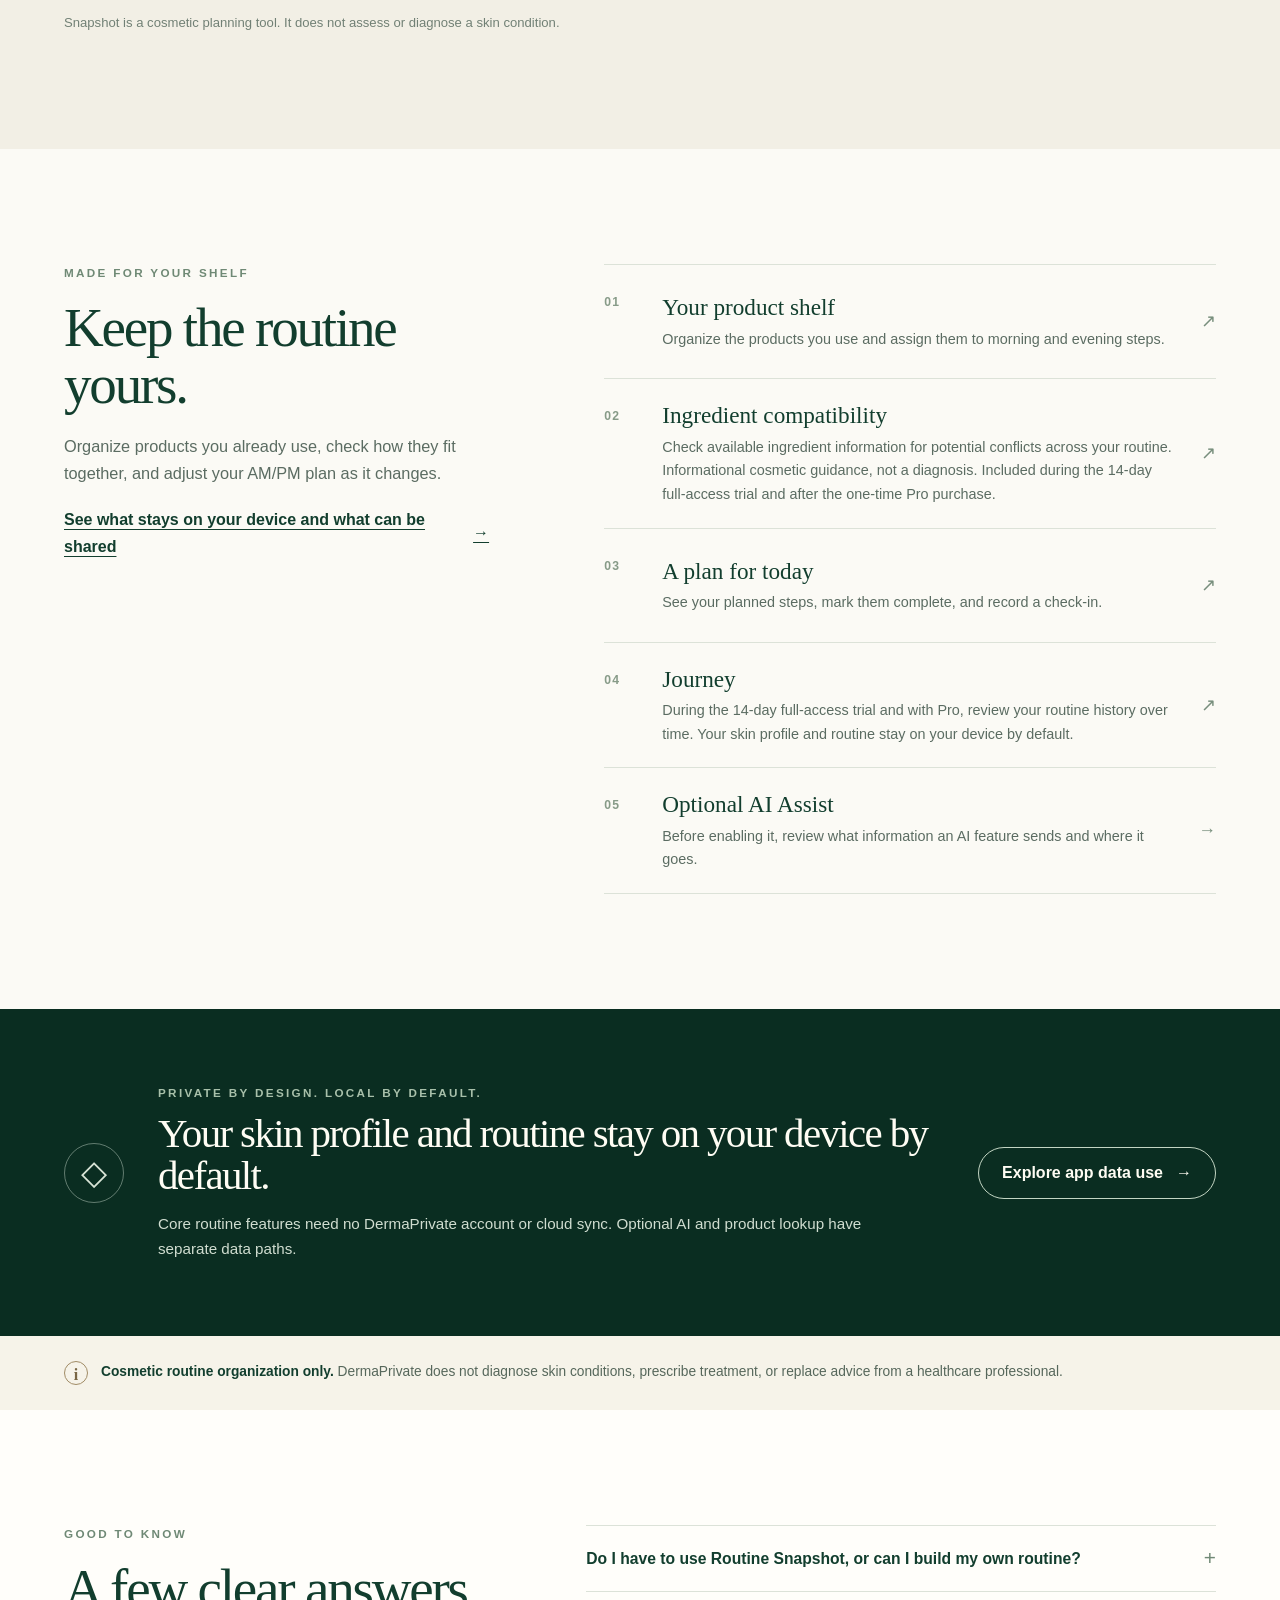
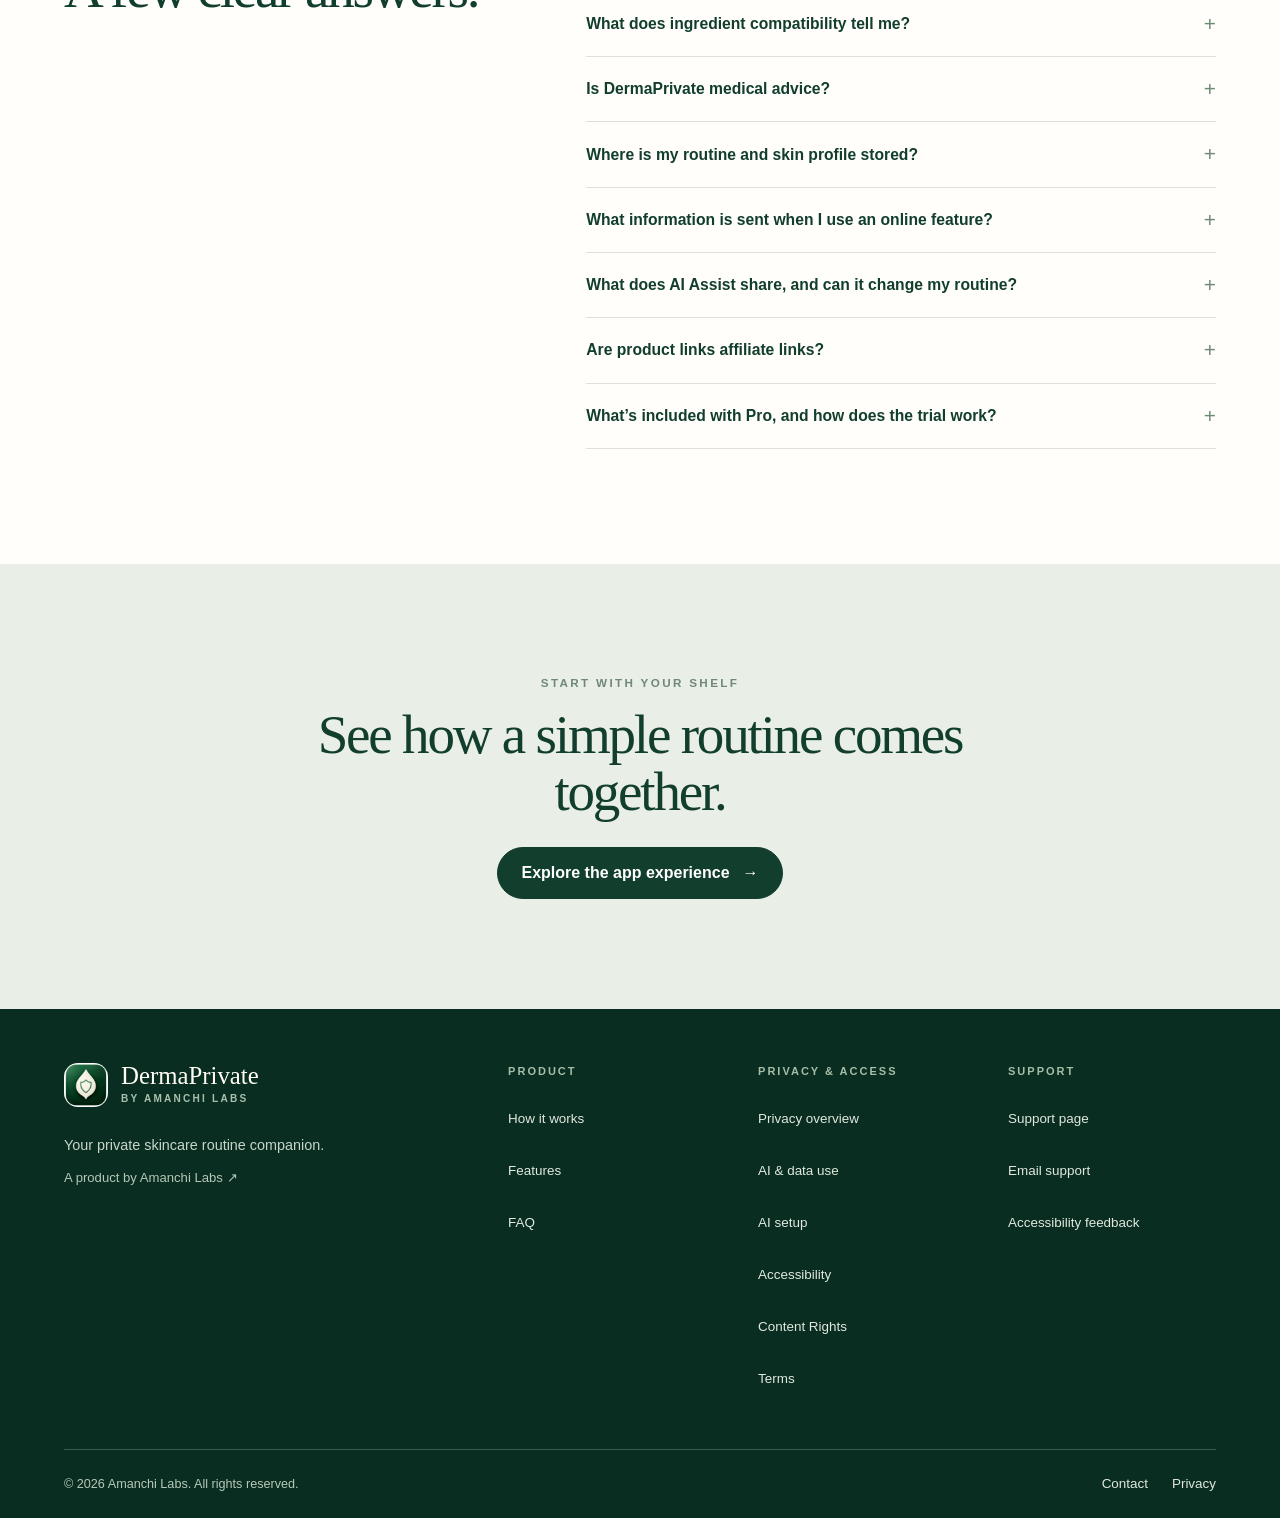
==== commit 623343a3: "docs(site): align trial and Pro pricing" ====
--- a/index.html
+++ b/index.html
@@ -5,11 +5,11 @@
   <meta name="viewport" content="width=device-width, initial-scale=1">
   <meta name="theme-color" content="#fbfaf5">
   <meta name="impact-site-verification" value="44f699c6-46b7-4114-8f5e-15931b50a96a">
-  <meta name="description" content="Know what you’re layering. Build an AM/PM routine from products you own, check ingredient compatibility, and keep your skin profile and routine on your iPhone by default.">
+  <meta name="description" content="Know what you’re layering. Build an AM/PM routine from products you own, check ingredient compatibility, and keep your skin profile and routine on your device by default.">
   <meta property="og:type" content="website">
   <meta property="og:site_name" content="DermaPrivate">
   <meta property="og:title" content="DermaPrivate — Know what you’re layering">
-  <meta property="og:description" content="Build an AM/PM routine from products you own, check ingredient compatibility, and keep your skin profile and routine on your iPhone by default.">
+  <meta property="og:description" content="Build an AM/PM routine from products you own, check ingredient compatibility, and keep your skin profile and routine on your device by default.">
   <meta property="og:url" content="https://www.dermaprivate.app/">
   <meta name="twitter:card" content="summary">
   <link rel="canonical" href="https://www.dermaprivate.app/">
@@ -63,13 +63,13 @@
         <div class="hero-copy">
           <p class="eyebrow">A routine built around what you own</p>
           <h1 id="hero-title">Know what you’re layering.</h1>
-          <p class="hero-lede">Build an AM/PM routine from products you already own. Check ingredient compatibility while your skin profile and routine stay on your iPhone by default.</p>
+          <p class="hero-lede">Build an AM/PM routine from products you already own. Check ingredient compatibility while your skin profile and routine stay on your device by default.</p>
           <p class="hero-detail">Start with your products or answer optional Routine Snapshot questions for an editable starting point. Review suggestions and decide what belongs in your plan. Optional online lookup and AI features explain what they share before you choose to use them.</p>
           <div class="hero-actions">
             <a class="button" href="#how-it-works">See how it works <span aria-hidden="true">→</span></a>
             <a class="text-link" href="#privacy">How app privacy works</a>
           </div>
-          <p class="fine-print">Ingredient compatibility is available during the 14-day preview and with Pro. Cosmetic information, not a diagnosis or treatment.</p>
+          <p class="fine-print">Your first product starts a 14-day full-access trial of Pro. After it ends, saved information stays read-only until you unlock Pro. Cosmetic information, not a diagnosis or treatment.</p>
         </div>
         <figure class="hero-art" aria-label="Current DermaPrivate app screen">
           <div class="hero-orbit hero-orbit-one" aria-hidden="true"></div>
@@ -104,14 +104,14 @@
             <span class="journey-index">02</span>
             <p class="journey-label">Check how products fit together</p>
             <h3>Ingredient compatibility</h3>
-            <p>Check available ingredient information for potential conflicts across your routine. This is informational cosmetic guidance, not a diagnosis. Ingredient compatibility is available during the 14-day preview and with Pro.</p>
+            <p>Check available ingredient information for potential conflicts across your routine. This is informational cosmetic guidance, not a diagnosis. Ingredient compatibility is included during the full-access trial and after the one-time Pro purchase.</p>
             <span class="journey-symbol" aria-hidden="true">✓</span>
           </article>
           <article class="journey-card">
             <span class="journey-index">03</span>
             <p class="journey-label">Follow today’s plan</p>
             <h3>Today and Journey</h3>
-            <p>See your planned morning and evening steps and mark them complete. With Pro, use Journey to review your routine history over time.</p>
+            <p>See your planned morning and evening steps and mark them complete. During the full-access trial and with Pro, use Journey to review your routine history over time.</p>
             <span class="journey-symbol" aria-hidden="true">↗</span>
           </article>
         </div>
@@ -129,9 +129,9 @@
         </div>
         <div class="feature-list">
           <article class="feature-row"><span class="feature-number">01</span><div><h3>Your product shelf</h3><p>Organize the products you use and assign them to morning and evening steps.</p></div><span class="feature-arrow" aria-hidden="true">↗</span></article>
-          <article class="feature-row"><span class="feature-number">02</span><div><h3>Ingredient compatibility</h3><p>Check available ingredient information for potential conflicts across your routine. Informational cosmetic guidance, not a diagnosis. Available during the 14-day preview and with Pro.</p></div><span class="feature-arrow" aria-hidden="true">↗</span></article>
+          <article class="feature-row"><span class="feature-number">02</span><div><h3>Ingredient compatibility</h3><p>Check available ingredient information for potential conflicts across your routine. Informational cosmetic guidance, not a diagnosis. Included during the 14-day full-access trial and after the one-time Pro purchase.</p></div><span class="feature-arrow" aria-hidden="true">↗</span></article>
           <article class="feature-row"><span class="feature-number">03</span><div><h3>A plan for today</h3><p>See your planned steps, mark them complete, and record a check-in.</p></div><span class="feature-arrow" aria-hidden="true">↗</span></article>
-          <article class="feature-row"><span class="feature-number">04</span><div><h3>Journey</h3><p>With Pro, review your routine history over time. Your skin profile and routine stay on your device by default.</p></div><span class="feature-arrow" aria-hidden="true">↗</span></article>
+          <article class="feature-row"><span class="feature-number">04</span><div><h3>Journey</h3><p>During the 14-day full-access trial and with Pro, review your routine history over time. Your skin profile and routine stay on your device by default.</p></div><span class="feature-arrow" aria-hidden="true">↗</span></article>
           <article class="feature-row"><span class="feature-number">05</span><div><h3>Optional AI Assist</h3><p>Before enabling it, review what information an AI feature sends and where it goes.</p></div><a class="feature-arrow" href="/ai-data/" aria-label="Read AI and data use details">→</a></article>
         </div>
       </div>
@@ -158,13 +158,13 @@
         <div class="section-heading"><p class="eyebrow">Good to know</p><h2 id="faq-title">A few clear answers.</h2></div>
         <div class="faq-list">
           <article class="faq-item"><h3><button class="faq-trigger" type="button" aria-expanded="false" aria-controls="faq-1" id="faq-button-1">Do I have to use Routine Snapshot, or can I build my own routine?<span aria-hidden="true">+</span></button></h3><div class="faq-answer" id="faq-1" role="region" aria-labelledby="faq-button-1" hidden><p>No. Add your own products, place them into routine windows, and arrange the steps yourself. Routine Snapshot is optional; if you use it, you can review and edit its suggested starting point.</p></div></article>
-          <article class="faq-item"><h3><button class="faq-trigger" type="button" aria-expanded="false" aria-controls="faq-2" id="faq-button-2">What does ingredient compatibility tell me?<span aria-hidden="true">+</span></button></h3><div class="faq-answer" id="faq-2" role="region" aria-labelledby="faq-button-2" hidden><p>It checks the ingredient information available for your products and flags potential conflicts across your routine. Results are informational cosmetic guidance, not a medical assessment. Compatibility checks are available during the 14-day preview and with Pro.</p></div></article>
+          <article class="faq-item"><h3><button class="faq-trigger" type="button" aria-expanded="false" aria-controls="faq-2" id="faq-button-2">What does ingredient compatibility tell me?<span aria-hidden="true">+</span></button></h3><div class="faq-answer" id="faq-2" role="region" aria-labelledby="faq-button-2" hidden><p>It checks the ingredient information available for your products and flags potential conflicts across your routine. Results are informational cosmetic guidance, not a medical assessment. Compatibility is included during the full-access trial and after the one-time Pro purchase.</p></div></article>
           <article class="faq-item"><h3><button class="faq-trigger" type="button" aria-expanded="false" aria-controls="faq-3" id="faq-button-3">Is DermaPrivate medical advice?<span aria-hidden="true">+</span></button></h3><div class="faq-answer" id="faq-3" role="region" aria-labelledby="faq-button-3" hidden><p>No. DermaPrivate helps you organize cosmetic skincare routines. It doesn’t diagnose skin conditions, prescribe treatment, or replace advice from a dermatologist or other qualified professional.</p></div></article>
-          <article class="faq-item"><h3><button class="faq-trigger" type="button" aria-expanded="false" aria-controls="faq-4" id="faq-button-4">Where is my routine and skin profile stored?<span aria-hidden="true">+</span></button></h3><div class="faq-answer" id="faq-4" role="region" aria-labelledby="faq-button-4" hidden><p>Your skin profile, questionnaire answers, routine, and ingredient analysis stay on your iPhone by default. Core routine features don’t require a DermaPrivate account or DermaPrivate cloud sync.</p></div></article>
-          <article class="faq-item"><h3><button class="faq-trigger" type="button" aria-expanded="false" aria-controls="faq-5" id="faq-button-5">What information is sent when I use an online feature?<span aria-hidden="true">+</span></button></h3><div class="faq-answer" id="faq-5" role="region" aria-labelledby="faq-button-5" hidden><p>Product lookup checks available local records and the 30-day cache first. If it needs an online match, a product-name or routine-step/category search or a lookup by barcode number goes directly from your device to Open Beauty Facts. It does not send your profile or routine. <a href="/privacy/">Read the privacy policy for lookup details, including unresolved provider log-retention questions.</a></p></div></article>
+          <article class="faq-item"><h3><button class="faq-trigger" type="button" aria-expanded="false" aria-controls="faq-4" id="faq-button-4">Where is my routine and skin profile stored?<span aria-hidden="true">+</span></button></h3><div class="faq-answer" id="faq-4" role="region" aria-labelledby="faq-button-4" hidden><p>Your skin profile, questionnaire answers, routine, and ingredient analysis stay on your device by default. Core routine features don’t require a DermaPrivate account or DermaPrivate cloud sync.</p></div></article>
+          <article class="faq-item"><h3><button class="faq-trigger" type="button" aria-expanded="false" aria-controls="faq-5" id="faq-button-5">What information is sent when I use an online feature?<span aria-hidden="true">+</span></button></h3><div class="faq-answer" id="faq-5" role="region" aria-labelledby="faq-button-5" hidden><p>Product lookup checks available local records and the 30-day cache first. If it needs an online match, a product-name or routine-step/category search or a lookup by barcode number goes directly from your device to Open Beauty Facts. It does not send your profile or routine. <a href="/privacy/">Read what Open Beauty Facts publishes about IP and logs, and what it does not separately specify for API requests.</a></p></div></article>
           <article class="faq-item"><h3><button class="faq-trigger" type="button" aria-expanded="false" aria-controls="faq-6" id="faq-button-6">What does AI Assist share, and can it change my routine?<span aria-hidden="true">+</span></button></h3><div class="faq-answer" id="faq-6" role="region" aria-labelledby="faq-button-6" hidden><p>AI Assist is optional and, in this release, requires your own Groq account and API key. Before you authorize a request, the app shows the specific information to be sent. That information goes directly to Groq and is subject to Groq’s policies. AI suggestions don’t change your routine automatically; you decide what to save or ignore. <a href="/ai-data/">Read the AI and data use details.</a></p></div></article>
-          <article class="faq-item"><h3><button class="faq-trigger" type="button" aria-expanded="false" aria-controls="faq-7" id="faq-button-7">Are product links affiliate links?<span aria-hidden="true">+</span></button></h3><div class="faq-answer" id="faq-7" role="region" aria-labelledby="faq-button-7" hidden><p>No. The current product links go directly to brand websites. DermaPrivate does not currently earn a commission or receive purchase attribution from them. Once you leave the app, the brand’s own privacy practices apply.</p></div></article>
-          <article class="faq-item"><h3><button class="faq-trigger" type="button" aria-expanded="false" aria-controls="faq-8" id="faq-button-8">What’s included with Pro?<span aria-hidden="true">+</span></button></h3><div class="faq-answer" id="faq-8" role="region" aria-labelledby="faq-button-8" hidden><p>Routine setup, product entry, and daily check-ins are free. Ingredient compatibility is available for 14 days after you add your first product; Pro keeps it available and also unlocks advanced recommendations, routine history, and export. Pro is a one-time purchase, with the price shown by the App Store before you buy.</p></div></article>
+          <article class="faq-item"><h3><button class="faq-trigger" type="button" aria-expanded="false" aria-controls="faq-7" id="faq-button-7">Are product links affiliate links?<span aria-hidden="true">+</span></button></h3><div class="faq-answer" id="faq-7" role="region" aria-labelledby="faq-button-7" hidden><p>No. In build 1.0.1 (13), product links open a direct brand website or a Google product search. The app does not configure Rakuten or another affiliate network, and does not earn commission or purchase attribution through these links. The destination’s privacy practices apply after you leave the app.</p></div></article>
+          <article class="faq-item"><h3><button class="faq-trigger" type="button" aria-expanded="false" aria-controls="faq-8" id="faq-button-8">What’s included with Pro, and how does the trial work?<span aria-hidden="true">+</span></button></h3><div class="faq-answer" id="faq-8" role="region" aria-labelledby="faq-button-8" hidden><p>Adding your first product starts 14 days of full access to Pro: advanced recommendations, ingredient compatibility, Routine Blueprint, routine and Blueprint history, and routine summary export. The trial does not convert to a subscription. After it ends, your saved profile, routine, and history remain read-only until you buy Pro Offline once for $9.99 USD. Localized store prices may vary; the Apple App Store or Google Play shows the price before purchase.</p></div></article>
         </div>
       </div>
     </section>
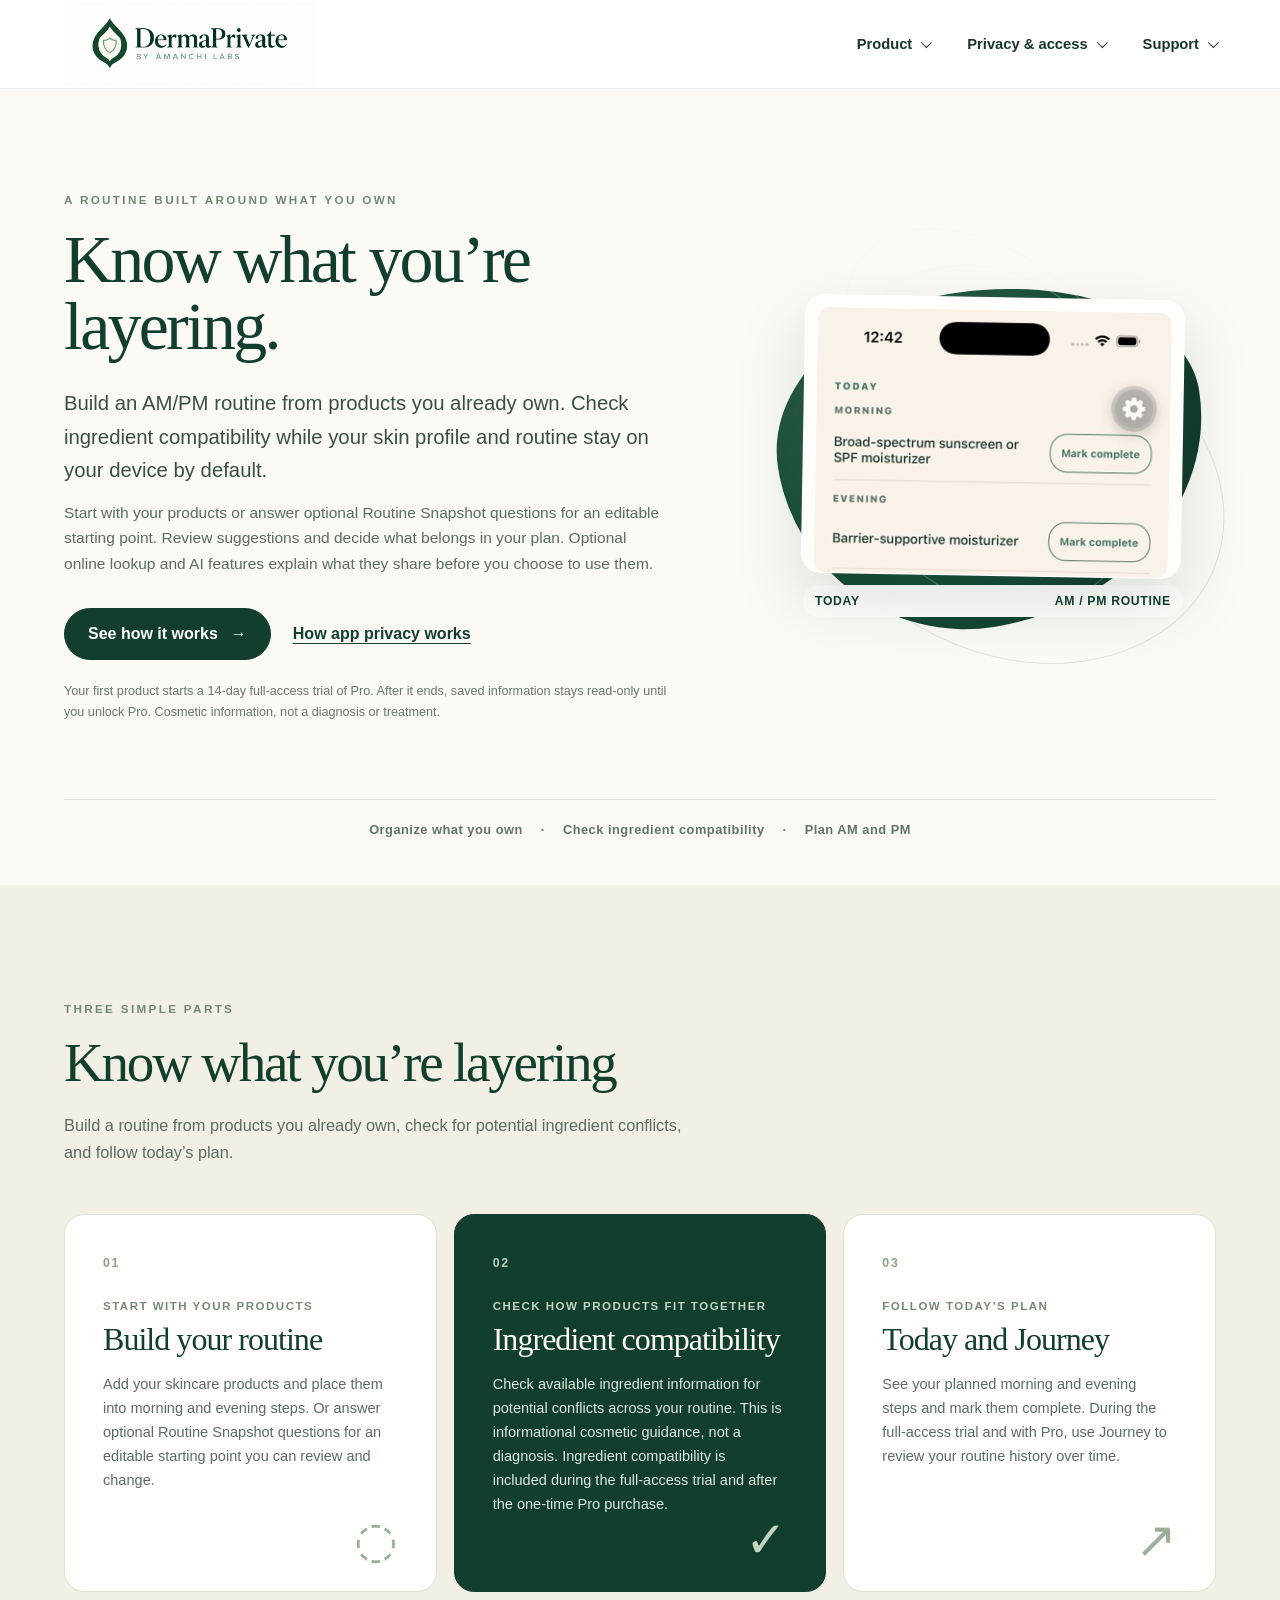
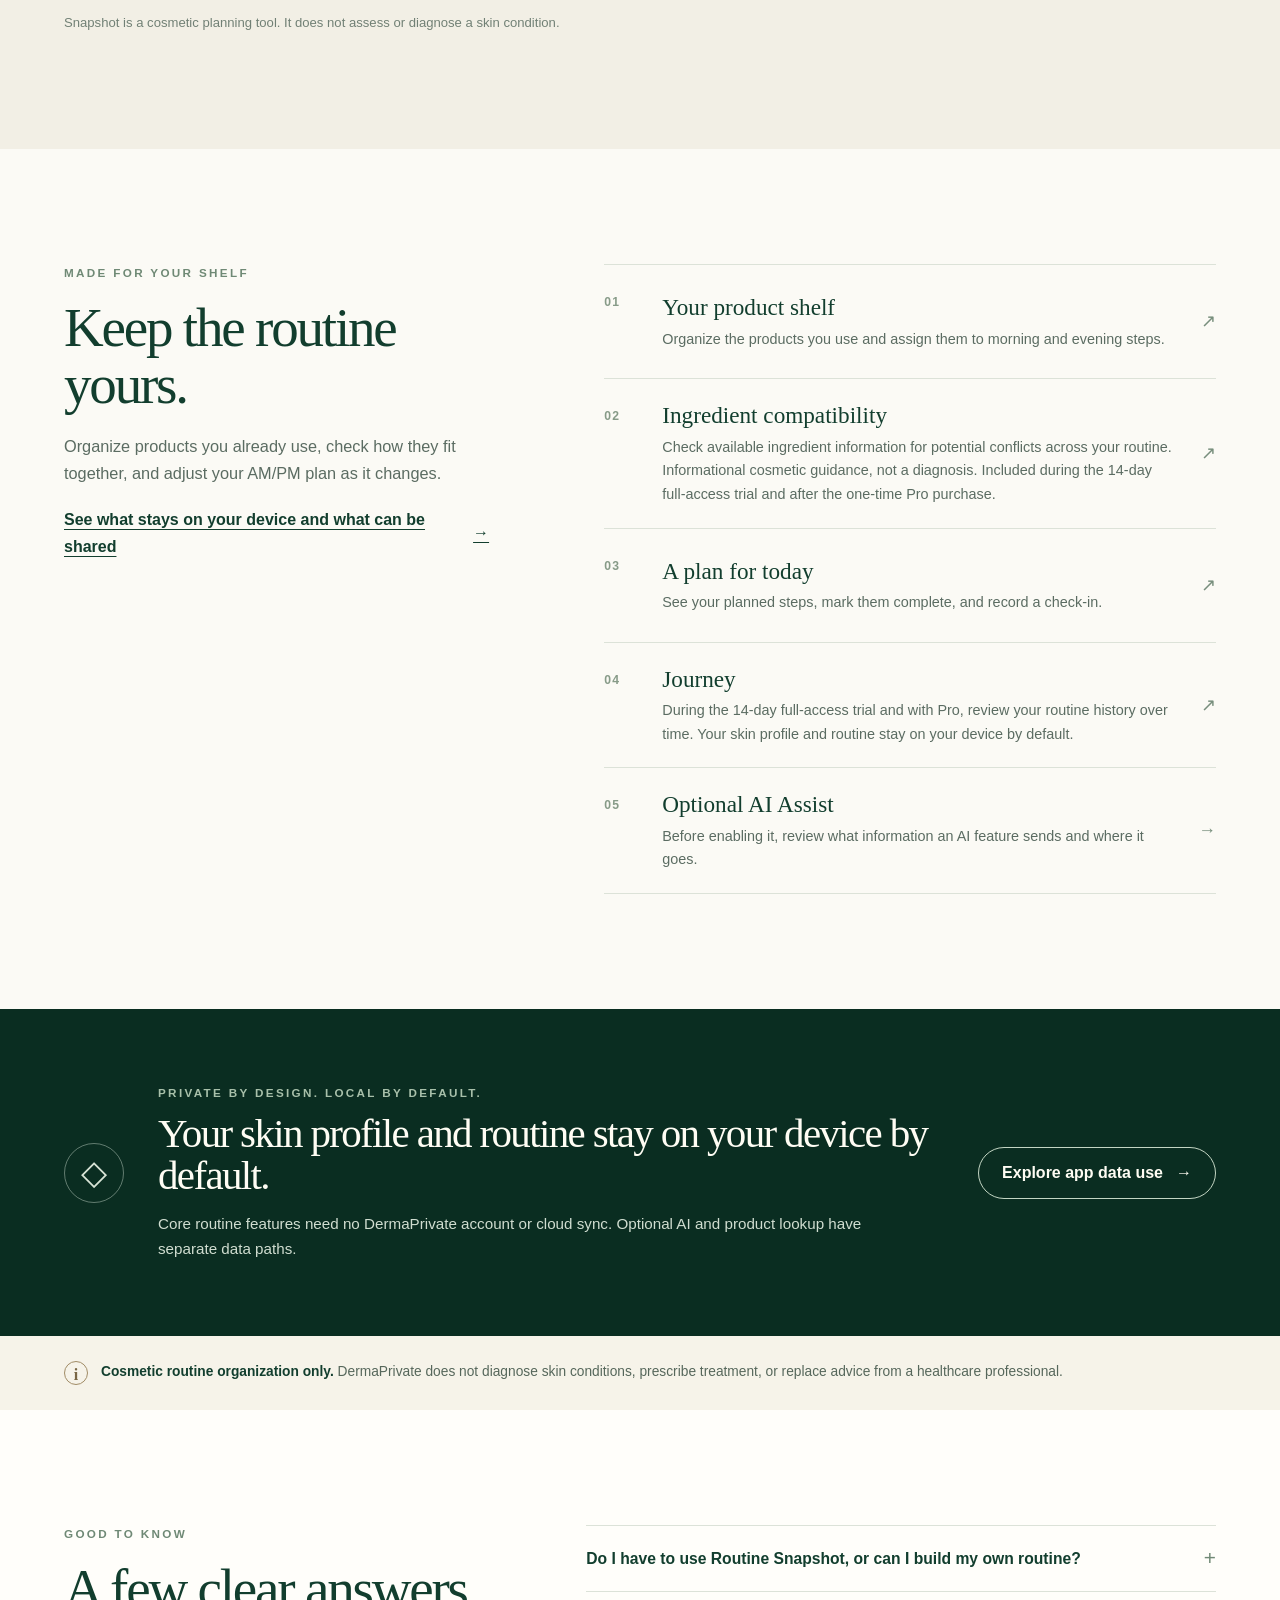
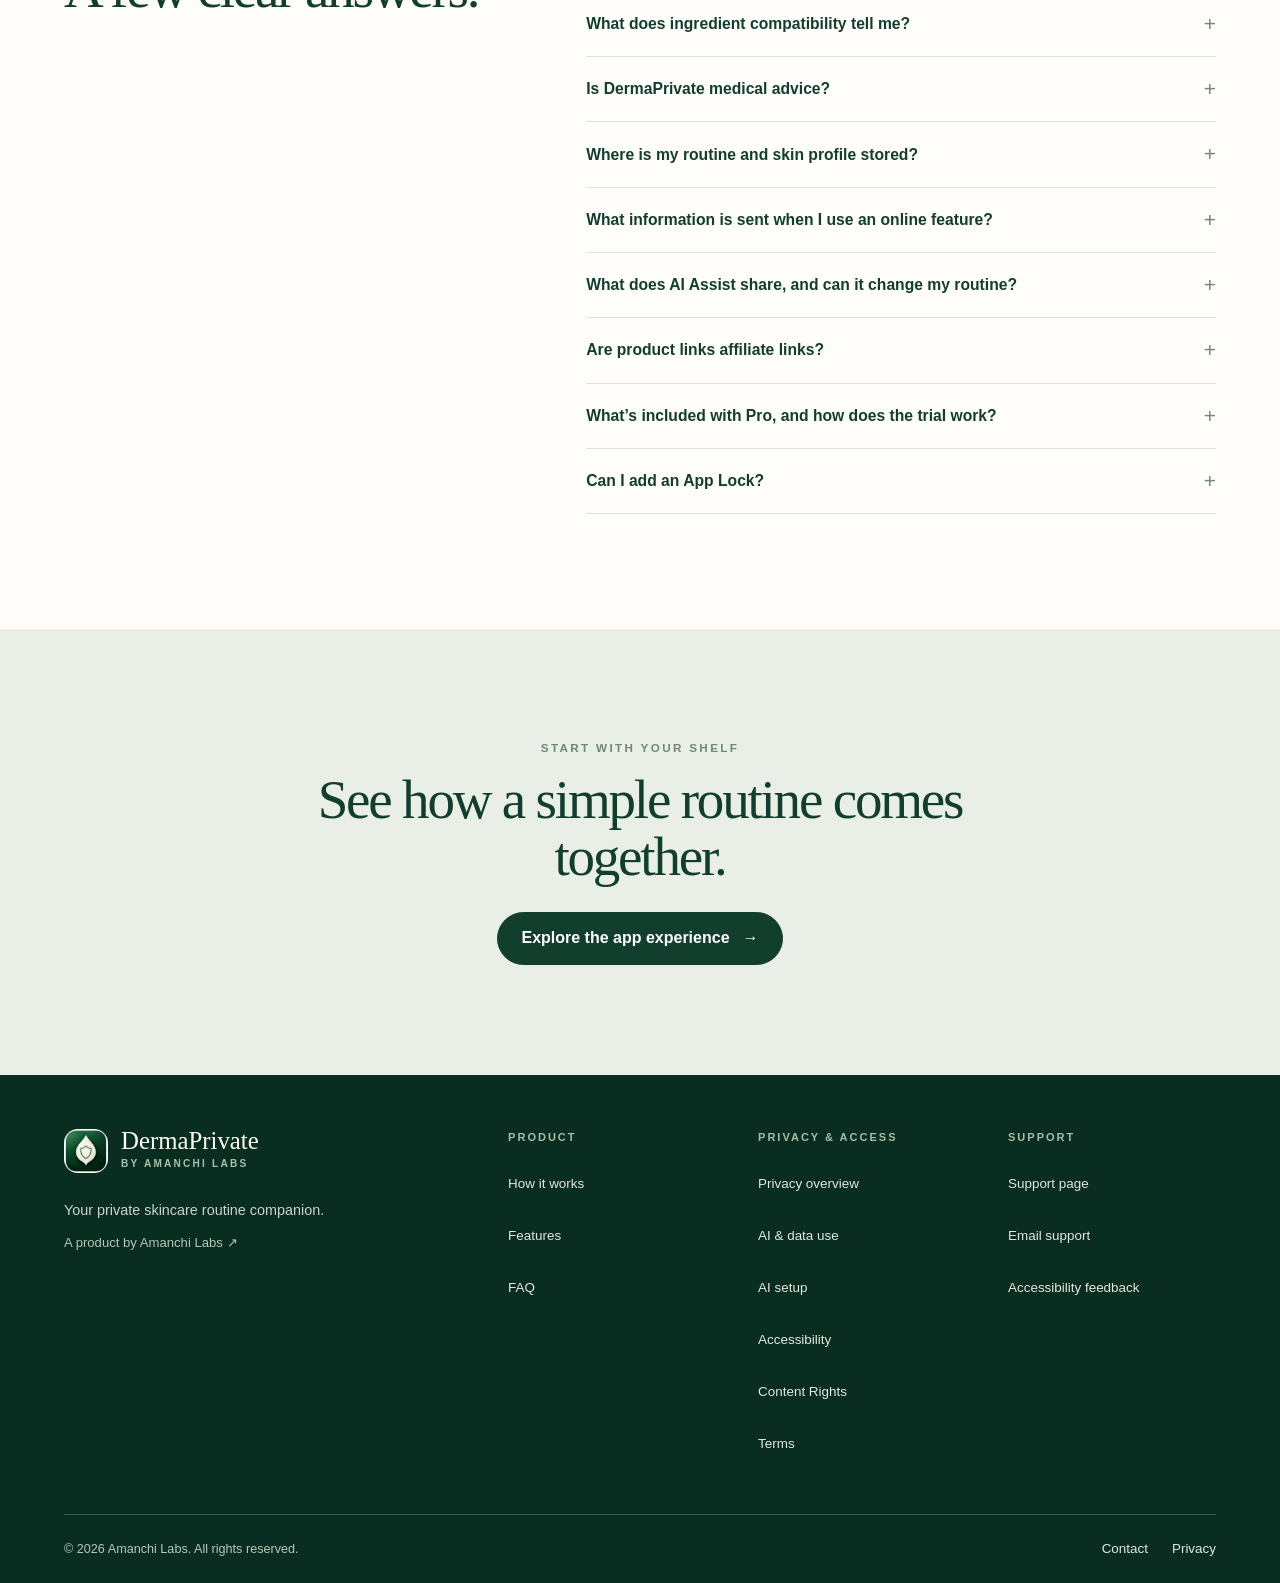
==== commit 083ca618: "docs(site): align privacy and App Lock disclosures" ====
--- a/index.html
+++ b/index.html
@@ -165,6 +165,7 @@
           <article class="faq-item"><h3><button class="faq-trigger" type="button" aria-expanded="false" aria-controls="faq-6" id="faq-button-6">What does AI Assist share, and can it change my routine?<span aria-hidden="true">+</span></button></h3><div class="faq-answer" id="faq-6" role="region" aria-labelledby="faq-button-6" hidden><p>AI Assist is optional and, in this release, requires your own Groq account and API key. Before you authorize a request, the app shows the specific information to be sent. That information goes directly to Groq and is subject to Groq’s policies. AI suggestions don’t change your routine automatically; you decide what to save or ignore. <a href="/ai-data/">Read the AI and data use details.</a></p></div></article>
           <article class="faq-item"><h3><button class="faq-trigger" type="button" aria-expanded="false" aria-controls="faq-7" id="faq-button-7">Are product links affiliate links?<span aria-hidden="true">+</span></button></h3><div class="faq-answer" id="faq-7" role="region" aria-labelledby="faq-button-7" hidden><p>No. In build 1.0.1 (13), product links open a direct brand website or a Google product search. The app does not configure Rakuten or another affiliate network, and does not earn commission or purchase attribution through these links. The destination’s privacy practices apply after you leave the app.</p></div></article>
           <article class="faq-item"><h3><button class="faq-trigger" type="button" aria-expanded="false" aria-controls="faq-8" id="faq-button-8">What’s included with Pro, and how does the trial work?<span aria-hidden="true">+</span></button></h3><div class="faq-answer" id="faq-8" role="region" aria-labelledby="faq-button-8" hidden><p>Adding your first product starts 14 days of full access to Pro: advanced recommendations, ingredient compatibility, Routine Blueprint, routine and Blueprint history, and routine summary export. The trial does not convert to a subscription. After it ends, your saved profile, routine, and history remain read-only until you buy Pro Offline once for $9.99 USD. Localized store prices may vary; the Apple App Store or Google Play shows the price before purchase.</p></div></article>
+          <article class="faq-item"><h3><button class="faq-trigger" type="button" aria-expanded="false" aria-controls="faq-9" id="faq-button-9">Can I add an App Lock?<span aria-hidden="true">+</span></button></h3><div class="faq-answer" id="faq-9" role="region" aria-labelledby="faq-button-9" hidden><p>Yes. App Lock is optional and off by default. It uses Face ID, Touch ID, or your device passcode on iPhone, and supported Android biometrics or your device PIN, pattern, or password. It can conceal app-switcher previews, but it does not encrypt information stored or exported by the app.</p></div></article>
         </div>
       </div>
     </section>
